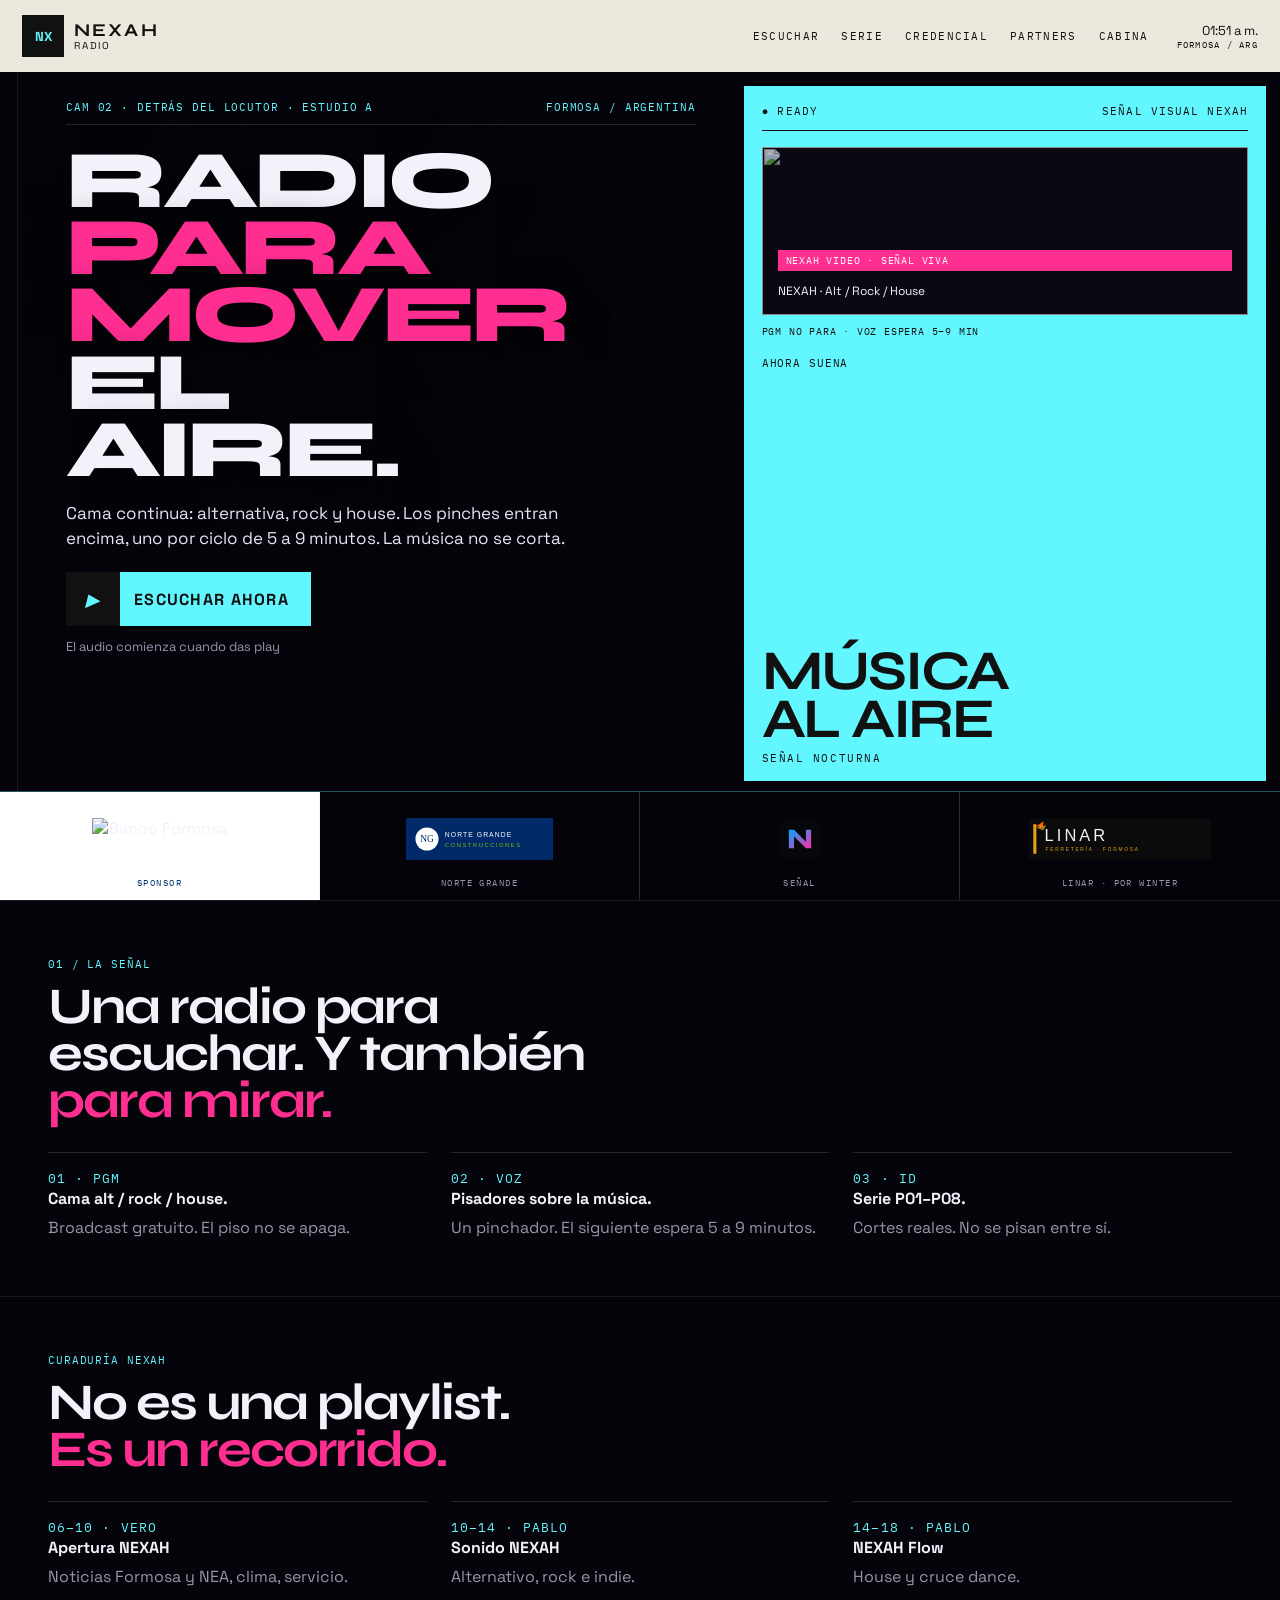
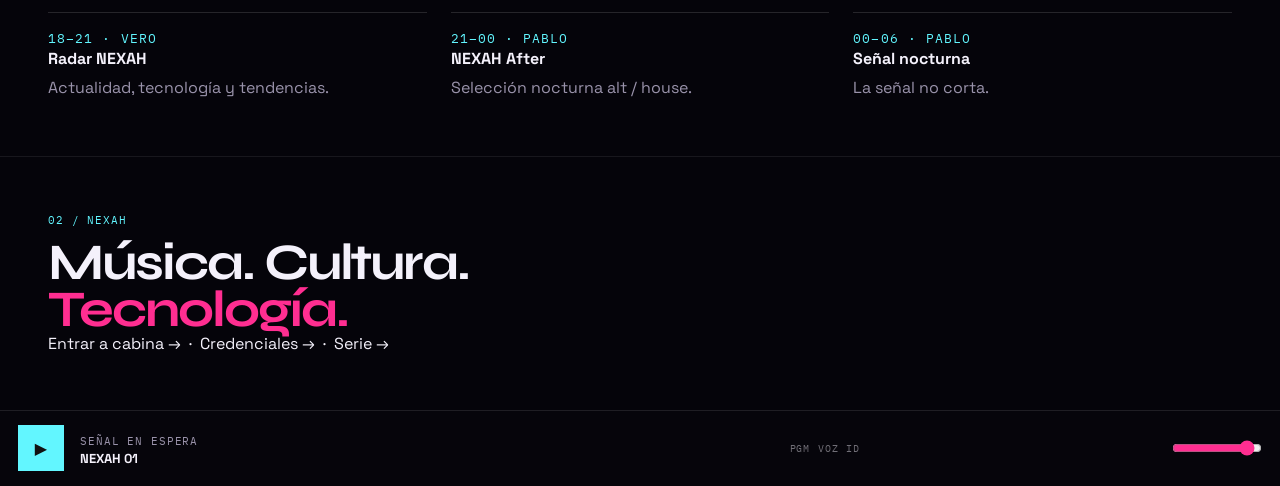
==== index.html @ afe72a67 "Move partner ad rail to the bottom of the first screen, under hero + cyan." ====
<!DOCTYPE html>
<html lang="es-AR">
<head>
  <meta charset="utf-8" />
  <meta name="viewport" content="width=device-width, initial-scale=1" />
  <title>NEXAH RADIO · Música, cultura y tecnología</title>
  <link rel="preconnect" href="https://fonts.googleapis.com" />
  <link rel="preconnect" href="https://fonts.gstatic.com" crossorigin />
  <link href="https://fonts.googleapis.com/css2?family=Syne:wght@600;700;800&family=Space+Grotesk:wght@400;500;600;700&family=IBM+Plex+Mono:wght@400;500&display=swap" rel="stylesheet" />
  <link rel="stylesheet" href="css/site.css" />
</head>
<body>
  <audio id="stream" preload="none" crossorigin="anonymous"></audio>
  <div class="livebed" aria-hidden="true">
    <video id="bgStudio" autoplay muted loop playsinline poster="media/studio/poster-estudio.jpg">
      <source src="https://assets.mixkit.co/videos/52189/52189-720.mp4" type="video/mp4" />
    </video>
    <div class="livewash"></div>
  </div>
  <header class="top">
    <a class="brand" href="index.html"><span class="nx">NX</span><span><b>NEXAH</b><small>RADIO</small></span></a>
    <nav class="mono">
      <a href="#senal">Escuchar</a>
      <a href="serie.html">Serie</a>
      <a href="credencial.html">Credencial</a>
      <a href="#partners">Partners</a>
      <a href="cabina.html">Cabina</a>
    </nav>
    <div class="clockbox"><div id="clock">—</div><small class="mono">Formosa / Arg</small></div>
  </header>
  <div class="airframe" id="senal">
    <div class="shell">
      <div class="gutter"></div>
      <section class="hero">
        <div class="meta-row mono"><span>CAM 02 · Detrás del locutor · Estudio A</span><span>Formosa / Argentina</span></div>
        <h1>RADIO<br><span class="mag">PARA<br>MOVER</span><br>EL<br>AIRE.</h1>
        <p class="lead">Cama continua: alternativa, rock y house. Los pinches entran encima, uno por ciclo de 5 a 9 minutos. La música no se corta.</p>
        <button class="listen" data-play data-play-label type="button"><i>▶</i> ESCUCHAR AHORA</button>
        <p class="note">El audio comienza cuando das play</p>
      </section>
      <aside class="cyan">
        <div class="cyan-top mono"><span>● Ready</span><span>Señal visual Nexah</span></div>
        <hr />
        <div class="screen">
          <img id="nowArt" alt="" src="https://images.unsplash.com/photo-1511671782779-c97d3d27a1d4?auto=format&fit=crop&w=1200&q=80" />
          <span class="pill mono">Nexah Video · Señal viva</span>
          <p id="nowTrack">NEXAH · Alt / Rock / House</p>
        </div>
        <p class="mono" style="margin:10px 0 18px;font-size:10px">PGM no para · VOZ espera 5–9 min</p>
        <div class="mono" style="font-size:11px">Ahora suena</div>
        <h2>MÚSICA<br>AL AIRE</h2>
        <p class="sub mono" id="showName">Nexah · Night Session</p>
      </aside>
    </div>
    <aside class="adrail" id="partners">
      <a class="adslot plate" href="https://www.bancoformosa.com.ar/" target="_blank" rel="noopener">
        <img src="https://www.bancoformosa.com.ar/assets/images/layout/logo.svg" alt="Banco Formosa" />
        <small class="mono">Sponsor</small>
      </a>
      <a class="adslot" href="#partners">
        <img src="media/partners/norte-grande.svg" alt="Norte Grande Construcciones" />
        <small class="mono">Norte Grande</small>
      </a>
      <a class="adslot" href="index.html">
        <img src="media/partners/nexah.svg" alt="NEXAH" />
        <small class="mono">Señal</small>
      </a>
      <a class="adslot" href="#partners">
        <img src="media/partners/linar.svg" alt="Linar Ferretería" />
        <small class="mono">Linar · Por Winter</small>
      </a>
    </aside>
  </div>
  <section class="sec" id="visual">
    <p class="k mono">01 / La señal</p>
    <h3>Una radio para escuchar. Y también <em>para mirar.</em></h3>
    <div class="cols">
      <article><small class="mono">01 · PGM</small><h4>Cama alt / rock / house.</h4><p>Broadcast gratuito. El piso no se apaga.</p></article>
      <article><small class="mono">02 · VOZ</small><h4>Pisadores sobre la música.</h4><p>Un pinchador. El siguiente espera 5 a 9 minutos.</p></article>
      <article><small class="mono">03 · ID</small><h4>Serie P01–P08.</h4><p>Cortes reales. No se pisan entre sí.</p></article>
    </div>
  </section>
  <section class="sec"><p class="k mono">Curaduría NEXAH</p><h3>No es una playlist.<br><em>Es un recorrido.</em></h3><div class="cols" id="shows"></div></section>
  <section class="sec" id="nexah">
    <p class="k mono">02 / NEXAH</p>
    <h3>Música. Cultura. <em>Tecnología.</em></h3>
    <p><a href="cabina.html">Entrar a cabina →</a>  ·  <a href="credencial.html">Credenciales →</a>  ·  <a href="serie.html">Serie →</a></p>
  </section>
  <div class="dock">
    <button class="dplay" data-play data-play-label type="button">▶</button>
    <div>
      <em class="mono" id="airState">Señal en espera</em>
      <strong id="pTitle">NEXAH 01</strong>
      <span id="dropLine"></span>
    </div>
    <div class="layers mono" aria-hidden="true">
      <i data-layer="pgm">PGM</i>
      <i data-layer="voz">VOZ</i>
      <i data-layer="id">ID</i>
    </div>
    <canvas id="vu" width="280" height="26"></canvas>
    <input class="vol" id="vol" type="range" min="0" max="1" step="0.01" value="0.9" />
  </div>
  <script src="js/data.js"></script>
  <script src="js/pisadores.js"></script>
  <script src="js/pack/p01.js"></script>
  <script src="js/pack/p02.js"></script>
  <script src="js/pack/p03.js"></script>
  <script src="js/pack/p04.js"></script>
  <script src="js/pack/p05.js"></script>
  <script src="js/pack/p06.js"></script>
  <script src="js/pack/p07.js"></script>
  <script src="js/pack/p08.js"></script>
  <script src="js/engine.js"></script>
  <script src="js/aire.js"></script>
</body>
</html>
---- css/site.css ----
:root {
  --ink: #05040a;
  --abyss: #0b0812;
  --panel: #110d1b;
  --cream: #ece8de;
  --neon: #62f6ff;
  --mag: #ff2e91;
  --snow: #f4f1fb;
  --mut: #9a93ab;
  --line: #2a2436;
}
* { box-sizing: border-box; margin: 0; padding: 0; }
html, body {
  background: var(--ink);
  color: var(--snow);
  font-family: "Space Grotesk", system-ui, sans-serif;
}
body { min-height: 100vh; }
a { color: inherit; text-decoration: none; }
button, input { font: inherit; }
img { display: block; max-width: 100%; }
.mono { font-family: "IBM Plex Mono", ui-monospace, monospace; letter-spacing: .08em; text-transform: uppercase; }
.top {
  position: sticky; top: 0; z-index: 40;
  height: 72px; display: flex; align-items: center; gap: 28px;
  padding: 0 22px; background: var(--cream); color: #111;
}
.brand { display: flex; align-items: center; gap: 10px; }
.nx {
  width: 42px; height: 42px; background: #111; color: var(--neon);
  display: grid; place-items: center; font-weight: 800; font-size: 13px;
}
.brand b { display: block; font-family: "Syne", sans-serif; letter-spacing: .12em; font-size: 18px; line-height: 1; }
.brand small { display: block; font-size: 10px; letter-spacing: .18em; }
.top nav { margin-left: auto; display: flex; gap: 22px; font-size: 11px; letter-spacing: .12em; }
.top nav a:hover { color: #000; }
.clockbox { text-align: right; font-size: 13px; }
.clockbox small { display: block; font-size: 9px; letter-spacing: .14em; }
.airframe {
  display: grid;
  grid-template-rows: 1fr auto;
  min-height: calc(100vh - 72px);
}
.shell {
  display: grid;
  grid-template-columns: 18px 1.15fr .85fr;
  min-height: 0;
}
.gutter { border-right: 1px solid #ffffff14; }
.hero { padding: 28px 48px 20px; }
.meta-row {
  display: flex; justify-content: space-between;
  color: var(--neon); font-size: 11px; padding-bottom: 10px;
  border-bottom: 1px solid #ffffff22; margin-bottom: 22px;
}
h1 {
  font-family: "Syne", sans-serif;
  font-size: clamp(44px, 6.4vw, 96px);
  line-height: .82; letter-spacing: -.05em; font-weight: 800;
}
h1 .mag { color: var(--mag); }
.lead { max-width: 46ch; color: #cfc8dc; font-size: 17px; line-height: 1.45; margin: 18px 0 22px; }
.listen {
  display: inline-flex; align-items: center; gap: 14px;
  background: var(--neon); color: #111; border: 0; cursor: pointer;
  padding: 0 22px 0 0; font-weight: 700; letter-spacing: .08em;
}
.listen i {
  width: 54px; height: 54px; background: #111; color: var(--neon);
  display: grid; place-items: center; font-size: 18px;
}
.note { margin-top: 12px; color: var(--mut); font-size: 13px; }
.cyan {
  background: var(--neon); color: #111; padding: 18px 18px 16px; margin: 14px 14px 10px 0;
  display: flex; flex-direction: column; min-height: 0;
}
.cyan-top { display: flex; justify-content: space-between; font-size: 11px; letter-spacing: .1em; }
.cyan hr { border: 0; border-top: 1px solid #111; margin: 12px 0 16px; }
.screen {
  background: #0b0812; color: var(--snow); min-height: 168px;
  display: flex; flex-direction: column; justify-content: flex-end;
  padding: 16px; position: relative; overflow: hidden;
}
.screen img { position: absolute; inset: 0; width: 100%; height: 100%; object-fit: cover; opacity: .7; }
.pill { position: relative; z-index: 1; display: inline-block; background: var(--mag); color: #fff; font-size: 10px; padding: 4px 8px; }
.screen p { position: relative; z-index: 1; margin-top: 12px; font-size: 12px; }
.cyan h2 {
  font-family: "Syne", sans-serif; font-size: clamp(32px, 4.4vw, 56px);
  line-height: .86; letter-spacing: -.04em; margin-top: auto;
}
.cyan .sub { font-size: 11px; letter-spacing: .14em; margin: 8px 0 0; }
.adrail {
  display: grid;
  grid-template-columns: repeat(4, 1fr);
  min-height: 108px;
  border-top: 1px solid #62f6ff55;
  background: #05040ae6;
  backdrop-filter: blur(10px);
}
.adslot {
  display: grid;
  grid-template-rows: 1fr auto;
  align-items: center;
  justify-items: center;
  gap: 6px;
  padding: 14px 16px 12px;
  border-right: 1px solid #62f6ff33;
  min-height: 108px;
}
.adslot:last-child { border-right: 0; }
.adslot img { height: 42px; width: auto; max-width: 86%; object-fit: contain; }
.adslot small { color: #9a93ab; font-size: 9px; letter-spacing: .16em; }
.adslot.plate { background: #fff; }
.adslot.plate small { color: #003a70; }
.sec { padding: 56px 48px; border-top: 1px solid #ffffff14; }
.k { color: var(--neon); font-size: 11px; margin-bottom: 12px; }
.sec h3 { font-family: "Syne", sans-serif; font-size: clamp(28px, 4vw, 52px); line-height: .92; letter-spacing: -.04em; max-width: 16ch; }
.sec h3 em { color: var(--mag); font-style: normal; }
.cols { display: grid; grid-template-columns: repeat(3, 1fr); gap: 24px; margin-top: 28px; }
.cols article { border-top: 1px solid #ffffff22; padding-top: 14px; }
.cols small { color: var(--neon); }
.cols p { color: var(--mut); margin-top: 8px; line-height: 1.4; }
.banco { background: #003A70; }
.banco h3 { color:#fff; }
.banco .lead { color:#d7e4f2; }
.banco a { color:#7AC143; }
.partners {
  display: grid;
  grid-template-columns: repeat(4, 1fr);
  gap: 14px;
  margin-top: 28px;
}
.partner {
  background: #fff;
  min-height: 132px;
  padding: 16px 14px 12px;
  display: flex;
  flex-direction: column;
  justify-content: space-between;
  color: #111;
}
.partner.dark { background: #0b0812; color: #f4f1fb; }
.partner img { height: 52px; width: auto; max-width: 100%; object-fit: contain; }
.partner small { font-size: 10px; letter-spacing: .12em; color: inherit; opacity: .7; }
.dock {
  position: sticky; bottom: 0; z-index: 50;
  height: 76px; display: grid; grid-template-columns: auto 1fr auto auto auto;
  align-items: center; gap: 16px; padding: 0 18px;
  background: #07060cdb; border-top: 1px solid #ffffff1a; backdrop-filter: blur(12px);
}
.dplay {
  width: 46px; height: 46px; border: 0; background: var(--neon); color: #111; cursor: pointer; font-size: 16px;
}
.dock strong { display: block; font-size: 13px; }
.dock em { color: var(--mut); font-style: normal; font-size: 11px; }
#vu { width: 280px; height: 26px; }
.vol { width: 90px; accent-color: var(--mag); }
#dropLine { color: var(--neon); font-size: 11px; }
.layers { display: flex; gap: 8px; font-size: 10px; }
.layers i { font-style: normal; opacity: .45; }
@media (max-width: 980px) {
  .airframe { min-height: auto; }
  .shell, .studio, .cols, .partners, .adrail { grid-template-columns: 1fr 1fr; }
  .gutter { display: none; }
  .hero, .sec { padding: 28px 18px; }
  .cyan { margin: 0; min-height: auto; }
  .top nav { display: none; }
  h1 { font-size: 58px; }
  #vu { width: 90px; }
  .adslot { border-bottom: 1px solid #62f6ff33; }
}
.room { min-height: calc(100vh - 148px); display: grid; grid-template-rows: minmax(280px, 46vh) 1fr; }
.glass { position: relative; overflow: hidden; border-bottom: 1px solid #ffffff1a; background: #000; }
.glass video { width: 100%; height: 100%; object-fit: cover; filter: saturate(.95) contrast(1.06); }
.glass:after {
  content: ""; position: absolute; inset: 0; pointer-events: none;
  background:
    linear-gradient(180deg, #05040a55 0%, transparent 24%, transparent 62%, #05040acc 100%),
    linear-gradient(90deg, #05040a66 0%, transparent 18%, transparent 82%, #05040a66 100%);
  box-shadow: inset 0 0 0 1px #ffffff14, inset 0 0 80px #0008;
}
.glass-frame { position: absolute; inset: 14px; border: 1px solid #ffffff22; pointer-events: none; z-index: 2; }
.stamp { position: absolute; top: 24px; left: 28px; z-index: 3; display: flex; align-items: center; gap: 10px; }
.stamp b { background: #ff2e91; color: #fff; font-size: 11px; letter-spacing: .16em; padding: 6px 10px; }
.stamp span { font-size: 11px; color: #f4f1fb; }
.glass-meta { position: absolute; right: 28px; bottom: 22px; z-index: 3; text-align: right; font-size: 11px; color: #f4f1fb; }
.console { display: grid; grid-template-columns: 280px 1fr 300px; background: #09080f; }
.ch { padding: 16px 16px 80px; border-right: 1px solid #ffffff12; overflow: auto; }
.strip { display: grid; grid-template-columns: 10px 1fr auto; gap: 10px; align-items: center; padding: 10px 0; border-bottom: 1px solid #ffffff10; }
.led { width: 8px; height: 8px; border-radius: 50%; background: #3a3548; }
.strip.on .led { background: #62f6ff; box-shadow: 0 0 8px #62f6ff; }
.strip.hot .led { background: #ff2e91; box-shadow: 0 0 8px #ff2e91; }
.strip small { color: var(--neon); }
.strip p { color: var(--mut); font-size: 12px; }
.fader { width: 4px; height: 36px; background: #1c1826; position: relative; }
.fader i { position: absolute; left: -4px; width: 12px; height: 8px; background: #f4f1fb; bottom: 40%; }
.master { padding: 22px 24px 90px; }
.master h1 { font-family: "Syne", sans-serif; font-size: 56px; line-height: .85; }
.vu-row { display: flex; gap: 6px; height: 64px; margin: 18px 0; align-items: flex-end; }
.bar { width: 8px; background: #1a1624; display: flex; align-items: flex-end; height: 100%; }
.bar b { display: block; width: 100%; background: linear-gradient(#ff2e91, #62f6ff); }
.ops { display: flex; gap: 8px; flex-wrap: wrap; margin: 16px 0; }
.side { padding: 16px 16px 90px; border-left: 1px solid #ffffff12; overflow: auto; }
.livebed { position: fixed; inset: 0; z-index: 0; overflow: hidden; pointer-events: none; }
.livebed video {
  width: 100%; height: 100%; object-fit: cover;
  object-position: 28% 40%;
  filter: saturate(.95) contrast(1.08) brightness(.88);
  transform: scale(1.06);
}
.livewash {
  position: absolute; inset: 0;
  background:
    linear-gradient(90deg, #05040adc 0%, #05040a88 26%, #05040a22 52%, #05040a66 100%),
    linear-gradient(180deg, #05040a55 0%, transparent 28%, #05040ab8 100%);
}
.top, .airframe, .sec, .dock { position: relative; z-index: 2; }
.shell { background: transparent; }
.hero h1 { text-shadow: 0 10px 40px #000a; }
.lead { color: #e8e2f4; }
.banco-brand { display: inline-flex; align-items: center; margin: 12px 0 18px; background: #fff; padding: 16px 20px; }
.banco-brand img { height: 52px; width: auto; }
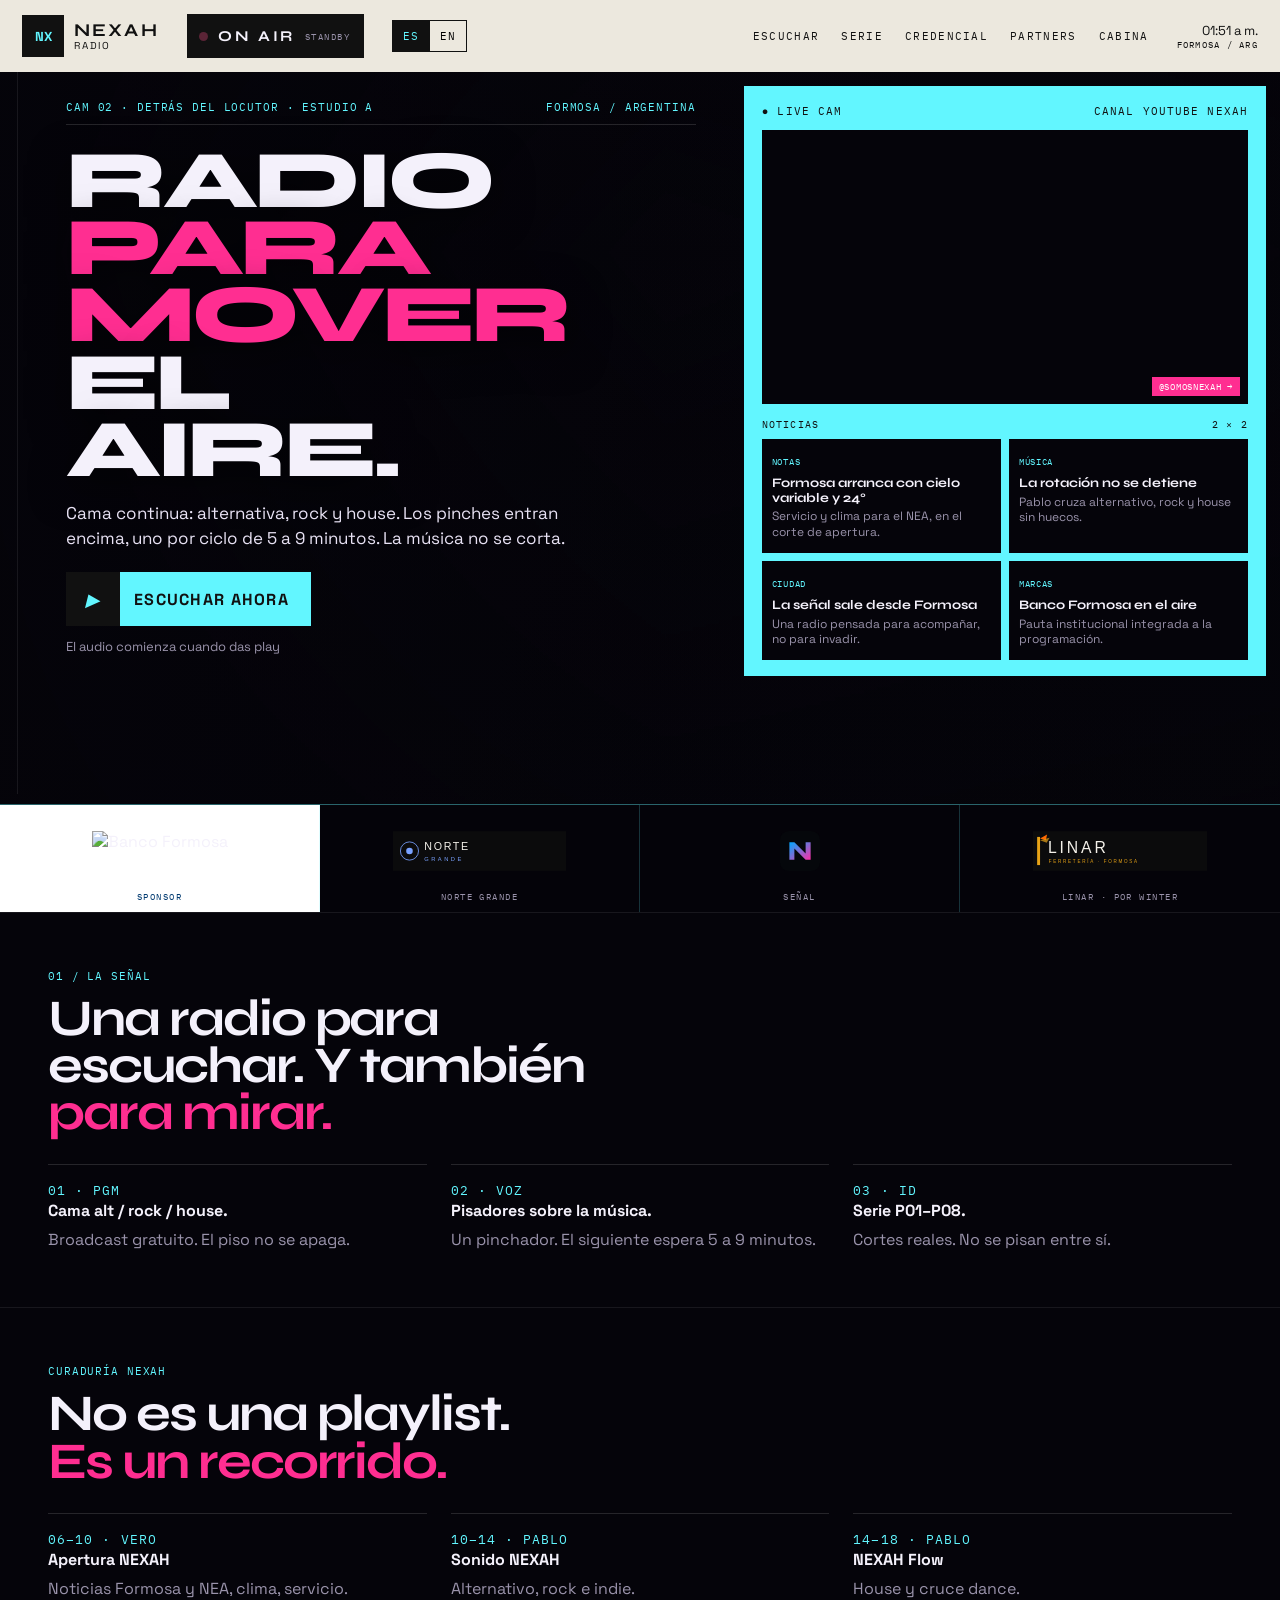
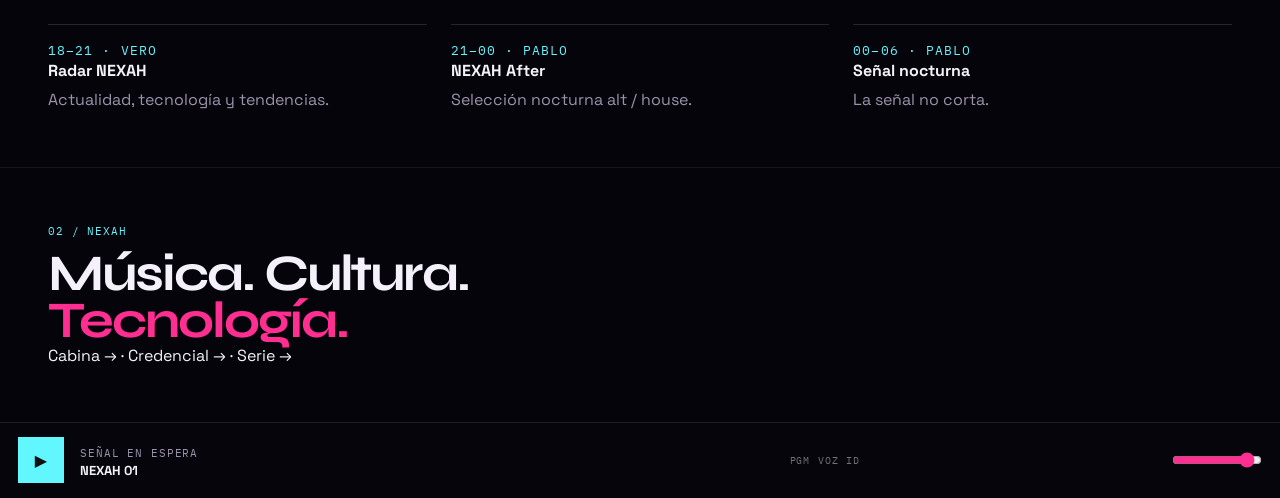
==== commit 342a76f9: "Wire header ON AIR + YouTube column into the public air page." ====
--- a/index.html
+++ b/index.html
@@ -8,6 +8,7 @@
   <link rel="preconnect" href="https://fonts.gstatic.com" crossorigin />
   <link href="https://fonts.googleapis.com/css2?family=Syne:wght@600;700;800&family=Space+Grotesk:wght@400;500;600;700&family=IBM+Plex+Mono:wght@400;500&display=swap" rel="stylesheet" />
   <link rel="stylesheet" href="css/site.css" />
+  <link rel="stylesheet" href="css/air.css" />
 </head>
 <body>
   <audio id="stream" preload="none" crossorigin="anonymous"></audio>
@@ -19,12 +20,21 @@
   </div>
   <header class="top">
     <a class="brand" href="index.html"><span class="nx">NX</span><span><b>NEXAH</b><small>RADIO</small></span></a>
+    <div class="onair" id="onair" aria-live="polite">
+      <i></i>
+      <b>ON AIR</b>
+      <em class="mono" id="onairState">STANDBY</em>
+    </div>
+    <div class="lang" role="group" aria-label="Idioma">
+      <button type="button" data-lang="es" class="on">ES</button>
+      <button type="button" data-lang="en">EN</button>
+    </div>
     <nav class="mono">
-      <a href="#senal">Escuchar</a>
-      <a href="serie.html">Serie</a>
-      <a href="credencial.html">Credencial</a>
-      <a href="#partners">Partners</a>
-      <a href="cabina.html">Cabina</a>
+      <a href="#senal" data-i18n="nav.listen">Escuchar</a>
+      <a href="serie.html" data-i18n="nav.serie">Serie</a>
+      <a href="credencial.html" data-i18n="nav.pass">Credencial</a>
+      <a href="#partners" data-i18n="nav.partners">Partners</a>
+      <a href="cabina.html" data-i18n="nav.booth">Cabina</a>
     </nav>
     <div class="clockbox"><div id="clock">—</div><small class="mono">Formosa / Arg</small></div>
   </header>
@@ -32,24 +42,19 @@
     <div class="shell">
       <div class="gutter"></div>
       <section class="hero">
-        <div class="meta-row mono"><span>CAM 02 · Detrás del locutor · Estudio A</span><span>Formosa / Argentina</span></div>
+        <div class="meta-row mono"><span data-i18n="meta.cam">CAM 02 · Detrás del locutor · Estudio A</span><span>Formosa / Argentina</span></div>
         <h1>RADIO<br><span class="mag">PARA<br>MOVER</span><br>EL<br>AIRE.</h1>
-        <p class="lead">Cama continua: alternativa, rock y house. Los pinches entran encima, uno por ciclo de 5 a 9 minutos. La música no se corta.</p>
-        <button class="listen" data-play data-play-label type="button"><i>▶</i> ESCUCHAR AHORA</button>
-        <p class="note">El audio comienza cuando das play</p>
+        <p class="lead" data-i18n="hero.lead">Cama continua: alternativa, rock y house. Los pinches entran encima, uno por ciclo de 5 a 9 minutos. La música no se corta.</p>
+        <button class="listen" data-play data-play-label type="button"><i>▶</i> <span data-i18n="hero.play">ESCUCHAR AHORA</span></button>
+        <p class="note" data-i18n="hero.note">El audio comienza cuando das play</p>
       </section>
       <aside class="cyan">
-        <div class="cyan-top mono"><span>● Ready</span><span>Señal visual Nexah</span></div>
-        <hr />
-        <div class="screen">
-          <img id="nowArt" alt="" src="https://images.unsplash.com/photo-1511671782779-c97d3d27a1d4?auto=format&fit=crop&w=1200&q=80" />
-          <span class="pill mono">Nexah Video · Señal viva</span>
-          <p id="nowTrack">NEXAH · Alt / Rock / House</p>
+        <div class="cyan-top mono"><span>● LIVE CAM</span><span data-i18n="yt.kicker">Canal YouTube NEXAH</span></div>
+        <div class="yt-monitor" id="ytBox"></div>
+        <div class="wire">
+          <div class="wire-head mono"><span data-i18n="news.kicker">Noticias</span><span>2 × 2</span></div>
+          <div class="wiregrid" id="wire"></div>
         </div>
-        <p class="mono" style="margin:10px 0 18px;font-size:10px">PGM no para · VOZ espera 5–9 min</p>
-        <div class="mono" style="font-size:11px">Ahora suena</div>
-        <h2>MÚSICA<br>AL AIRE</h2>
-        <p class="sub mono" id="showName">Nexah · Night Session</p>
       </aside>
     </div>
     <aside class="adrail" id="partners">
@@ -72,19 +77,19 @@
     </aside>
   </div>
   <section class="sec" id="visual">
-    <p class="k mono">01 / La señal</p>
-    <h3>Una radio para escuchar. Y también <em>para mirar.</em></h3>
+    <p class="k mono">01 / <span data-i18n="s1.k">La señal</span></p>
+    <h3 data-i18n-html="s1.h">Una radio para escuchar. Y también <em>para mirar.</em></h3>
     <div class="cols">
-      <article><small class="mono">01 · PGM</small><h4>Cama alt / rock / house.</h4><p>Broadcast gratuito. El piso no se apaga.</p></article>
-      <article><small class="mono">02 · VOZ</small><h4>Pisadores sobre la música.</h4><p>Un pinchador. El siguiente espera 5 a 9 minutos.</p></article>
-      <article><small class="mono">03 · ID</small><h4>Serie P01–P08.</h4><p>Cortes reales. No se pisan entre sí.</p></article>
+      <article><small class="mono">01 · PGM</small><h4 data-i18n="s1.a">Cama alt / rock / house.</h4><p data-i18n="s1.ap">Broadcast gratuito. El piso no se apaga.</p></article>
+      <article><small class="mono">02 · VOZ</small><h4 data-i18n="s1.b">Pisadores sobre la música.</h4><p data-i18n="s1.bp">Un pinchador. El siguiente espera 5 a 9 minutos.</p></article>
+      <article><small class="mono">03 · ID</small><h4 data-i18n="s1.c">Serie P01–P08.</h4><p data-i18n="s1.cp">Cortes reales. No se pisan entre sí.</p></article>
     </div>
   </section>
-  <section class="sec"><p class="k mono">Curaduría NEXAH</p><h3>No es una playlist.<br><em>Es un recorrido.</em></h3><div class="cols" id="shows"></div></section>
+  <section class="sec"><p class="k mono" data-i18n="cur.k">Curaduría NEXAH</p><h3 data-i18n-html="cur.h">No es una playlist.<br><em>Es un recorrido.</em></h3><div class="cols" id="shows"></div></section>
   <section class="sec" id="nexah">
     <p class="k mono">02 / NEXAH</p>
-    <h3>Música. Cultura. <em>Tecnología.</em></h3>
-    <p><a href="cabina.html">Entrar a cabina →</a>  ·  <a href="credencial.html">Credenciales →</a>  ·  <a href="serie.html">Serie →</a></p>
+    <h3 data-i18n-html="s2.h">Música. Cultura. <em>Tecnología.</em></h3>
+    <p><a href="cabina.html">Cabina →</a> · <a href="credencial.html">Credencial →</a> · <a href="serie.html">Serie →</a></p>
   </section>
   <div class="dock">
     <button class="dplay" data-play data-play-label type="button">▶</button>
@@ -102,6 +107,7 @@
     <input class="vol" id="vol" type="range" min="0" max="1" step="0.01" value="0.9" />
   </div>
   <script src="js/data.js"></script>
+  <script src="js/i18n.js"></script>
   <script src="js/pisadores.js"></script>
   <script src="js/pack/p01.js"></script>
   <script src="js/pack/p02.js"></script>
--- a/css/site.css
+++ b/css/site.css
@@ -37,14 +37,16 @@
 .clockbox { text-align: right; font-size: 13px; }
 .clockbox small { display: block; font-size: 9px; letter-spacing: .14em; }
 .airframe {
+  position: relative;
   display: grid;
   grid-template-rows: 1fr auto;
-  min-height: calc(100vh - 72px);
+  min-height: calc(100vh - 148px);
 }
 .shell {
   display: grid;
   grid-template-columns: 18px 1.15fr .85fr;
   min-height: 0;
+  padding-bottom: 118px;
 }
 .gutter { border-right: 1px solid #ffffff14; }
 .hero { padding: 28px 48px 20px; }
@@ -71,7 +73,7 @@
 }
 .note { margin-top: 12px; color: var(--mut); font-size: 13px; }
 .cyan {
-  background: var(--neon); color: #111; padding: 18px 18px 16px; margin: 14px 14px 10px 0;
+  background: var(--neon); color: #111; padding: 18px 18px 16px; margin: 14px 14px 118px 0;
   display: flex; flex-direction: column; min-height: 0;
 }
 .cyan-top { display: flex; justify-content: space-between; font-size: 11px; letter-spacing: .1em; }
@@ -90,12 +92,15 @@
 }
 .cyan .sub { font-size: 11px; letter-spacing: .14em; margin: 8px 0 0; }
 .adrail {
+  position: absolute;
+  left: 0; right: 0; bottom: 0;
+  z-index: 8;
   display: grid;
-  grid-template-columns: repeat(4, 1fr);
-  min-height: 108px;
-  border-top: 1px solid #62f6ff55;
-  background: #05040ae6;
-  backdrop-filter: blur(10px);
+  grid-template-columns: repeat(4, minmax(0, 1fr));
+  height: 108px;
+  border-top: 1px solid #62f6ff66;
+  background: #05040af2;
+  backdrop-filter: blur(12px);
 }
 .adslot {
   display: grid;
@@ -103,12 +108,11 @@
   align-items: center;
   justify-items: center;
   gap: 6px;
-  padding: 14px 16px 12px;
+  padding: 12px 16px 10px;
   border-right: 1px solid #62f6ff33;
-  min-height: 108px;
 }
 .adslot:last-child { border-right: 0; }
-.adslot img { height: 42px; width: auto; max-width: 86%; object-fit: contain; }
+.adslot img { height: 40px; width: auto; max-width: 86%; object-fit: contain; }
 .adslot small { color: #9a93ab; font-size: 9px; letter-spacing: .16em; }
 .adslot.plate { background: #fff; }
 .adslot.plate small { color: #003a70; }
@@ -120,28 +124,6 @@
 .cols article { border-top: 1px solid #ffffff22; padding-top: 14px; }
 .cols small { color: var(--neon); }
 .cols p { color: var(--mut); margin-top: 8px; line-height: 1.4; }
-.banco { background: #003A70; }
-.banco h3 { color:#fff; }
-.banco .lead { color:#d7e4f2; }
-.banco a { color:#7AC143; }
-.partners {
-  display: grid;
-  grid-template-columns: repeat(4, 1fr);
-  gap: 14px;
-  margin-top: 28px;
-}
-.partner {
-  background: #fff;
-  min-height: 132px;
-  padding: 16px 14px 12px;
-  display: flex;
-  flex-direction: column;
-  justify-content: space-between;
-  color: #111;
-}
-.partner.dark { background: #0b0812; color: #f4f1fb; }
-.partner img { height: 52px; width: auto; max-width: 100%; object-fit: contain; }
-.partner small { font-size: 10px; letter-spacing: .12em; color: inherit; opacity: .7; }
 .dock {
   position: sticky; bottom: 0; z-index: 50;
   height: 76px; display: grid; grid-template-columns: auto 1fr auto auto auto;
@@ -158,49 +140,18 @@
 #dropLine { color: var(--neon); font-size: 11px; }
 .layers { display: flex; gap: 8px; font-size: 10px; }
 .layers i { font-style: normal; opacity: .45; }
-@media (max-width: 980px) {
-  .airframe { min-height: auto; }
-  .shell, .studio, .cols, .partners, .adrail { grid-template-columns: 1fr 1fr; }
+@media (max-width: 720px) {
+  .shell { grid-template-columns: 1fr; padding-bottom: 0; }
   .gutter { display: none; }
   .hero, .sec { padding: 28px 18px; }
-  .cyan { margin: 0; min-height: auto; }
+  .cyan { margin: 0 0 12px; }
   .top nav { display: none; }
   h1 { font-size: 58px; }
   #vu { width: 90px; }
-  .adslot { border-bottom: 1px solid #62f6ff33; }
+  .adrail { position: relative; height: auto; grid-template-columns: 1fr 1fr; }
+  .adslot { min-height: 88px; border-bottom: 1px solid #62f6ff33; }
+  .airframe { min-height: auto; }
 }
-.room { min-height: calc(100vh - 148px); display: grid; grid-template-rows: minmax(280px, 46vh) 1fr; }
-.glass { position: relative; overflow: hidden; border-bottom: 1px solid #ffffff1a; background: #000; }
-.glass video { width: 100%; height: 100%; object-fit: cover; filter: saturate(.95) contrast(1.06); }
-.glass:after {
-  content: ""; position: absolute; inset: 0; pointer-events: none;
-  background:
-    linear-gradient(180deg, #05040a55 0%, transparent 24%, transparent 62%, #05040acc 100%),
-    linear-gradient(90deg, #05040a66 0%, transparent 18%, transparent 82%, #05040a66 100%);
-  box-shadow: inset 0 0 0 1px #ffffff14, inset 0 0 80px #0008;
-}
-.glass-frame { position: absolute; inset: 14px; border: 1px solid #ffffff22; pointer-events: none; z-index: 2; }
-.stamp { position: absolute; top: 24px; left: 28px; z-index: 3; display: flex; align-items: center; gap: 10px; }
-.stamp b { background: #ff2e91; color: #fff; font-size: 11px; letter-spacing: .16em; padding: 6px 10px; }
-.stamp span { font-size: 11px; color: #f4f1fb; }
-.glass-meta { position: absolute; right: 28px; bottom: 22px; z-index: 3; text-align: right; font-size: 11px; color: #f4f1fb; }
-.console { display: grid; grid-template-columns: 280px 1fr 300px; background: #09080f; }
-.ch { padding: 16px 16px 80px; border-right: 1px solid #ffffff12; overflow: auto; }
-.strip { display: grid; grid-template-columns: 10px 1fr auto; gap: 10px; align-items: center; padding: 10px 0; border-bottom: 1px solid #ffffff10; }
-.led { width: 8px; height: 8px; border-radius: 50%; background: #3a3548; }
-.strip.on .led { background: #62f6ff; box-shadow: 0 0 8px #62f6ff; }
-.strip.hot .led { background: #ff2e91; box-shadow: 0 0 8px #ff2e91; }
-.strip small { color: var(--neon); }
-.strip p { color: var(--mut); font-size: 12px; }
-.fader { width: 4px; height: 36px; background: #1c1826; position: relative; }
-.fader i { position: absolute; left: -4px; width: 12px; height: 8px; background: #f4f1fb; bottom: 40%; }
-.master { padding: 22px 24px 90px; }
-.master h1 { font-family: "Syne", sans-serif; font-size: 56px; line-height: .85; }
-.vu-row { display: flex; gap: 6px; height: 64px; margin: 18px 0; align-items: flex-end; }
-.bar { width: 8px; background: #1a1624; display: flex; align-items: flex-end; height: 100%; }
-.bar b { display: block; width: 100%; background: linear-gradient(#ff2e91, #62f6ff); }
-.ops { display: flex; gap: 8px; flex-wrap: wrap; margin: 16px 0; }
-.side { padding: 16px 16px 90px; border-left: 1px solid #ffffff12; overflow: auto; }
 .livebed { position: fixed; inset: 0; z-index: 0; overflow: hidden; pointer-events: none; }
 .livebed video {
   width: 100%; height: 100%; object-fit: cover;
@@ -218,5 +169,3 @@
 .shell { background: transparent; }
 .hero h1 { text-shadow: 0 10px 40px #000a; }
 .lead { color: #e8e2f4; }
-.banco-brand { display: inline-flex; align-items: center; margin: 12px 0 18px; background: #fff; padding: 16px 20px; }
-.banco-brand img { height: 52px; width: auto; }
--- a/css/air.css
+++ b/css/air.css
@@ -0,0 +1,72 @@
+.onair {
+  display: flex;
+  align-items: center;
+  gap: 10px;
+  height: 44px;
+  padding: 0 14px 0 12px;
+  background: #111;
+  color: #f4f1fb;
+  position: relative;
+  overflow: hidden;
+}
+.onair i {
+  width: 9px; height: 9px; border-radius: 50%;
+  background: #5a2436;
+}
+.onair b {
+  font-family: "Syne", sans-serif;
+  letter-spacing: .18em;
+  font-size: 15px;
+}
+.onair em {
+  font-style: normal;
+  font-size: 9px;
+  letter-spacing: .16em;
+  color: #9a93ab;
+}
+.onair:after {
+  content: "";
+  position: absolute;
+  inset: 0 auto 0 0;
+  width: 40%;
+  background: linear-gradient(90deg, transparent, #ffffff18, transparent);
+  transform: translateX(-120%);
+  animation: sweep 3.2s linear infinite;
+}
+@keyframes sweep { to { transform: translateX(320%); } }
+body.is-live .onair {
+  background: #16040c;
+  box-shadow: inset 0 0 0 1px #ff2e91aa, 0 0 24px #ff2e9140;
+}
+body.is-live .onair i {
+  background: #ff2e91;
+  animation: blink 1s steps(2) infinite;
+  box-shadow: 0 0 12px #ff2e91;
+}
+body.is-live .onair em { color: #ff2e91; }
+@keyframes blink { 50% { opacity: .35; } }
+.lang { display: flex; border: 1px solid #111; }
+.lang button {
+  background: transparent; border: 0; padding: 8px 10px; cursor: pointer;
+  font-family: "IBM Plex Mono", monospace; font-size: 11px; letter-spacing: .12em;
+}
+.lang button.on { background: #111; color: #62f6ff; }
+.yt-monitor {
+  position: relative; background: #05040a; aspect-ratio: 16 / 9;
+  margin: 12px 0 14px; overflow: hidden;
+}
+.yt-monitor iframe { position: absolute; inset: 0; width: 100%; height: 100%; border: 0; }
+.yt-link {
+  position: absolute; right: 8px; bottom: 8px; z-index: 2;
+  background: #ff2e91; color: #fff; font-size: 9px; padding: 4px 7px;
+}
+.wire-head { display: flex; justify-content: space-between; font-size: 10px; letter-spacing: .12em; margin-bottom: 8px; }
+.wiregrid { display: grid; grid-template-columns: 1fr 1fr; gap: 8px; }
+.wiregrid article { background: #05040a; color: #f4f1fb; padding: 10px 10px 12px; min-height: 92px; }
+.wiregrid small { color: #62f6ff; font-size: 9px; }
+.wiregrid h4 { font-family: "Syne", sans-serif; font-size: 13px; line-height: 1.15; margin: 6px 0 4px; }
+.wiregrid p { color: #9a93ab; font-size: 12px; line-height: 1.3; }
+@media (max-width: 720px) {
+  .onair em { display: none; }
+  .lang { margin-left: auto; }
+}
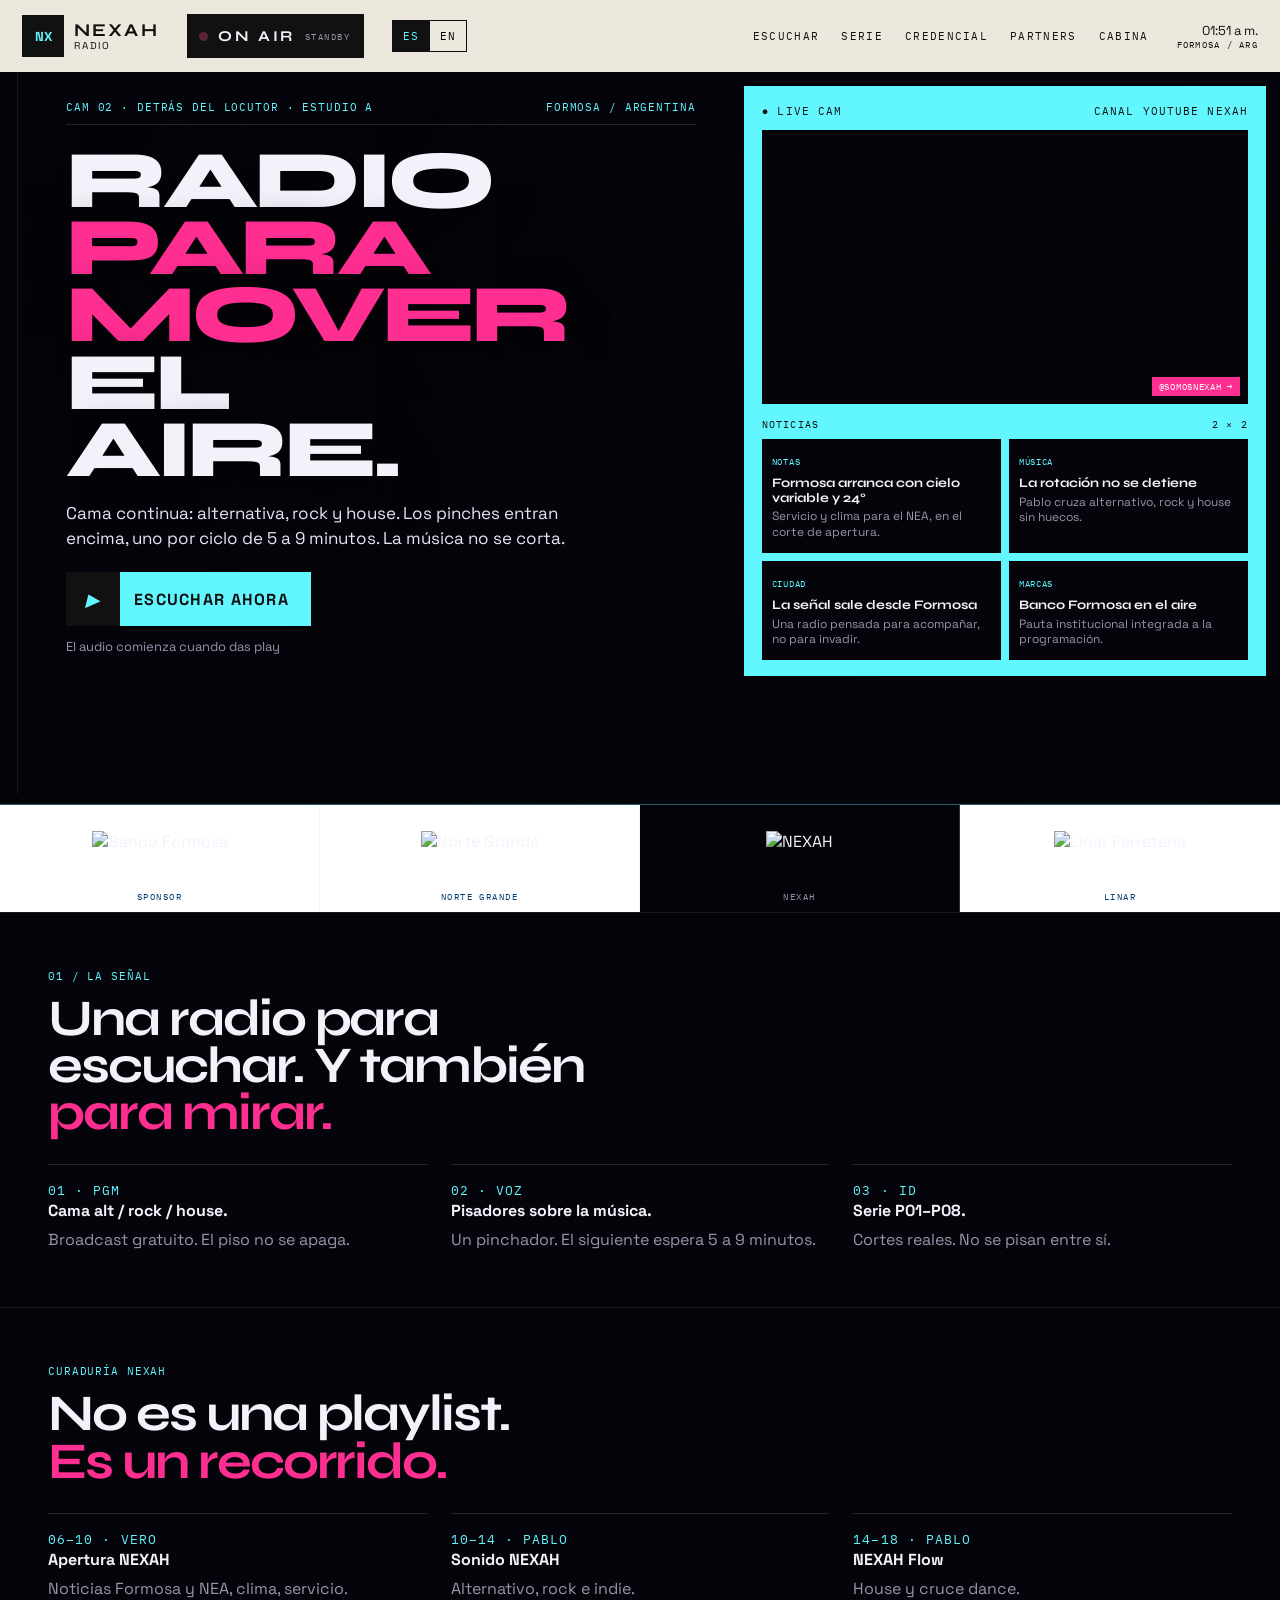
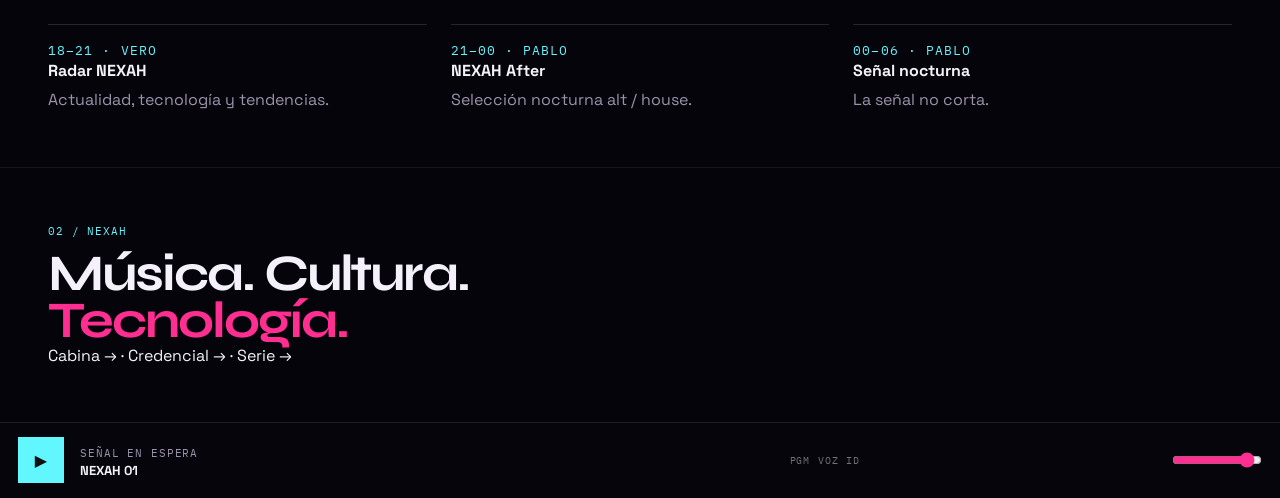
==== commit b1de577c: "Point partner slots to official marks; stop using invented lockups." ====
--- a/index.html
+++ b/index.html
@@ -62,17 +62,17 @@
         <img src="https://www.bancoformosa.com.ar/assets/images/layout/logo.svg" alt="Banco Formosa" />
         <small class="mono">Sponsor</small>
       </a>
-      <a class="adslot" href="#partners">
-        <img src="media/partners/norte-grande.svg" alt="Norte Grande Construcciones" />
+      <a class="adslot plate" href="#partners">
+        <img src="media/partners/norte-grande.png" alt="Norte Grande" />
         <small class="mono">Norte Grande</small>
       </a>
-      <a class="adslot" href="index.html">
-        <img src="media/partners/nexah.svg" alt="NEXAH" />
-        <small class="mono">Señal</small>
+      <a class="adslot" href="https://www.youtube.com/@somosnexah" target="_blank" rel="noopener">
+        <img src="https://yt3.googleusercontent.com/w_a7dzGN5xYbnWiWM8Hj_gJDx68Oix55kV4p_fQlZkuQ8kW8DRUyf0QO_R4zGV3UD0d8Aq65zw=s200-c-k-c0x00ffffff-no-rj" alt="NEXAH" />
+        <small class="mono">NEXAH</small>
       </a>
-      <a class="adslot" href="#partners">
-        <img src="media/partners/linar.svg" alt="Linar Ferretería" />
-        <small class="mono">Linar · Por Winter</small>
+      <a class="adslot plate" href="#partners">
+        <img src="media/partners/linar-original.png" alt="Linar Ferretería" />
+        <small class="mono">Linar</small>
       </a>
     </aside>
   </div>
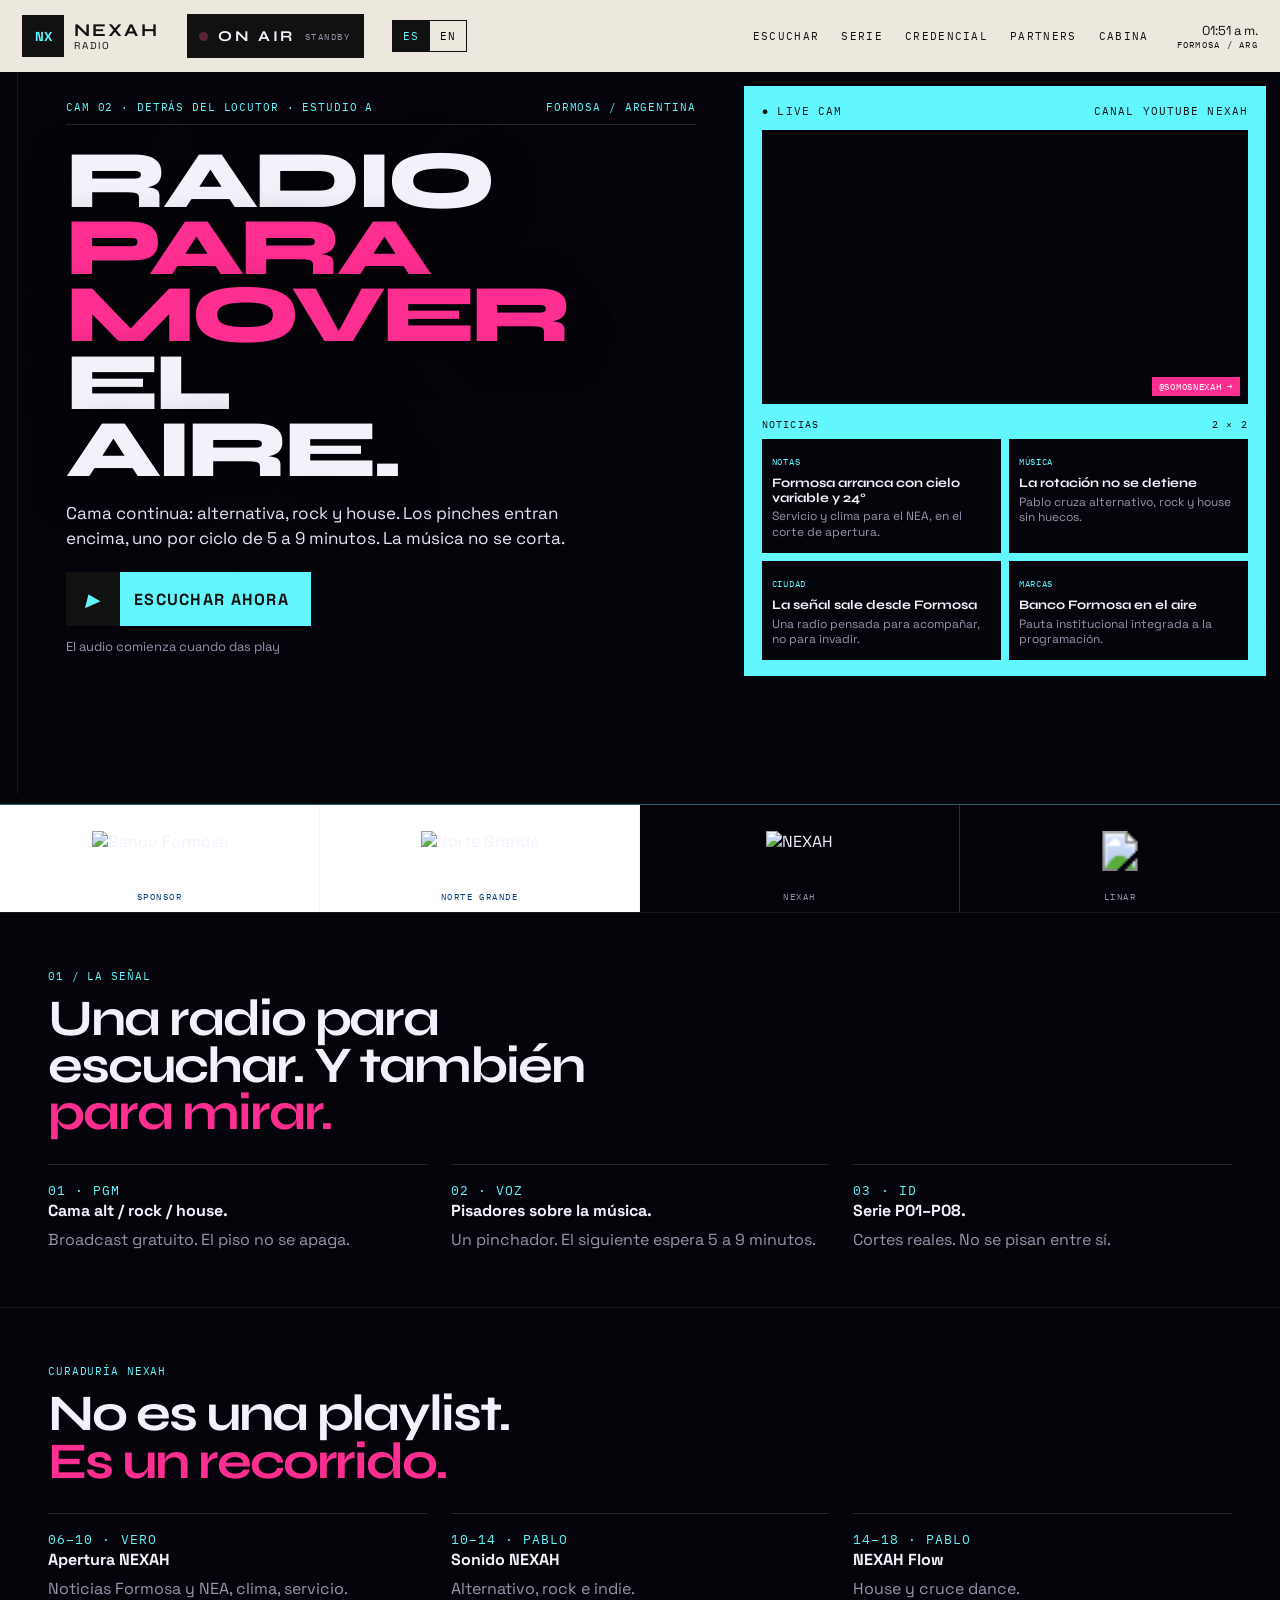
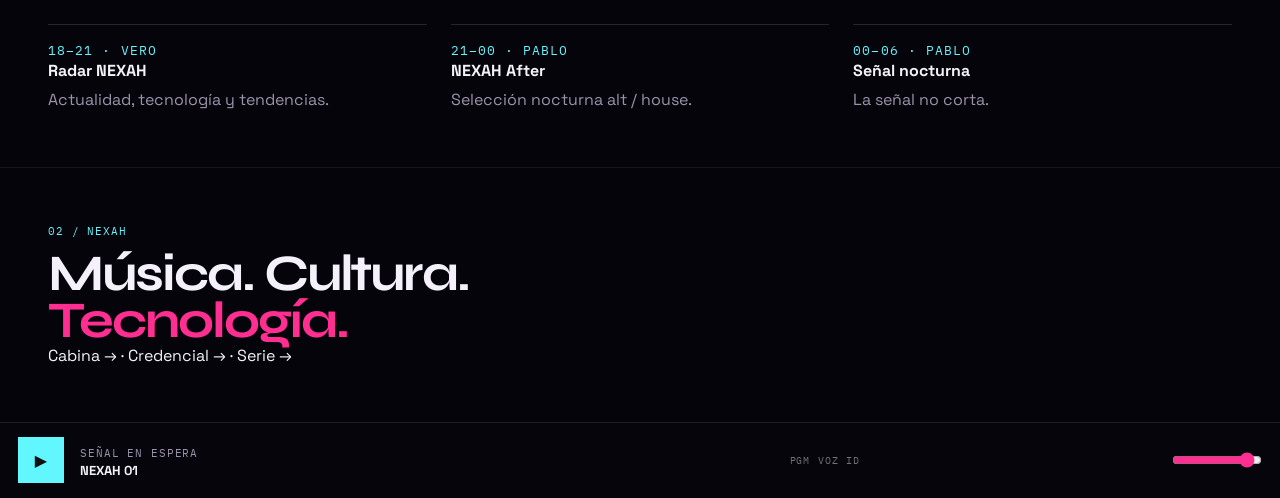
==== commit 36c3d9d6: "Use official Linar mark in the partner rail." ====
--- a/index.html
+++ b/index.html
@@ -20,11 +20,7 @@
   </div>
   <header class="top">
     <a class="brand" href="index.html"><span class="nx">NX</span><span><b>NEXAH</b><small>RADIO</small></span></a>
-    <div class="onair" id="onair" aria-live="polite">
-      <i></i>
-      <b>ON AIR</b>
-      <em class="mono" id="onairState">STANDBY</em>
-    </div>
+    <div class="onair" id="onair" aria-live="polite"><i></i><b>ON AIR</b><em class="mono" id="onairState">STANDBY</em></div>
     <div class="lang" role="group" aria-label="Idioma">
       <button type="button" data-lang="es" class="on">ES</button>
       <button type="button" data-lang="en">EN</button>
@@ -70,8 +66,8 @@
         <img src="https://yt3.googleusercontent.com/w_a7dzGN5xYbnWiWM8Hj_gJDx68Oix55kV4p_fQlZkuQ8kW8DRUyf0QO_R4zGV3UD0d8Aq65zw=s200-c-k-c0x00ffffff-no-rj" alt="NEXAH" />
         <small class="mono">NEXAH</small>
       </a>
-      <a class="adslot plate" href="#partners">
-        <img src="media/partners/linar-original.png" alt="Linar Ferretería" />
+      <a class="adslot linar" href="#partners">
+        <img src="media/partners/linar.svg" alt="Grupo Linar Ferretería" />
         <small class="mono">Linar</small>
       </a>
     </aside>
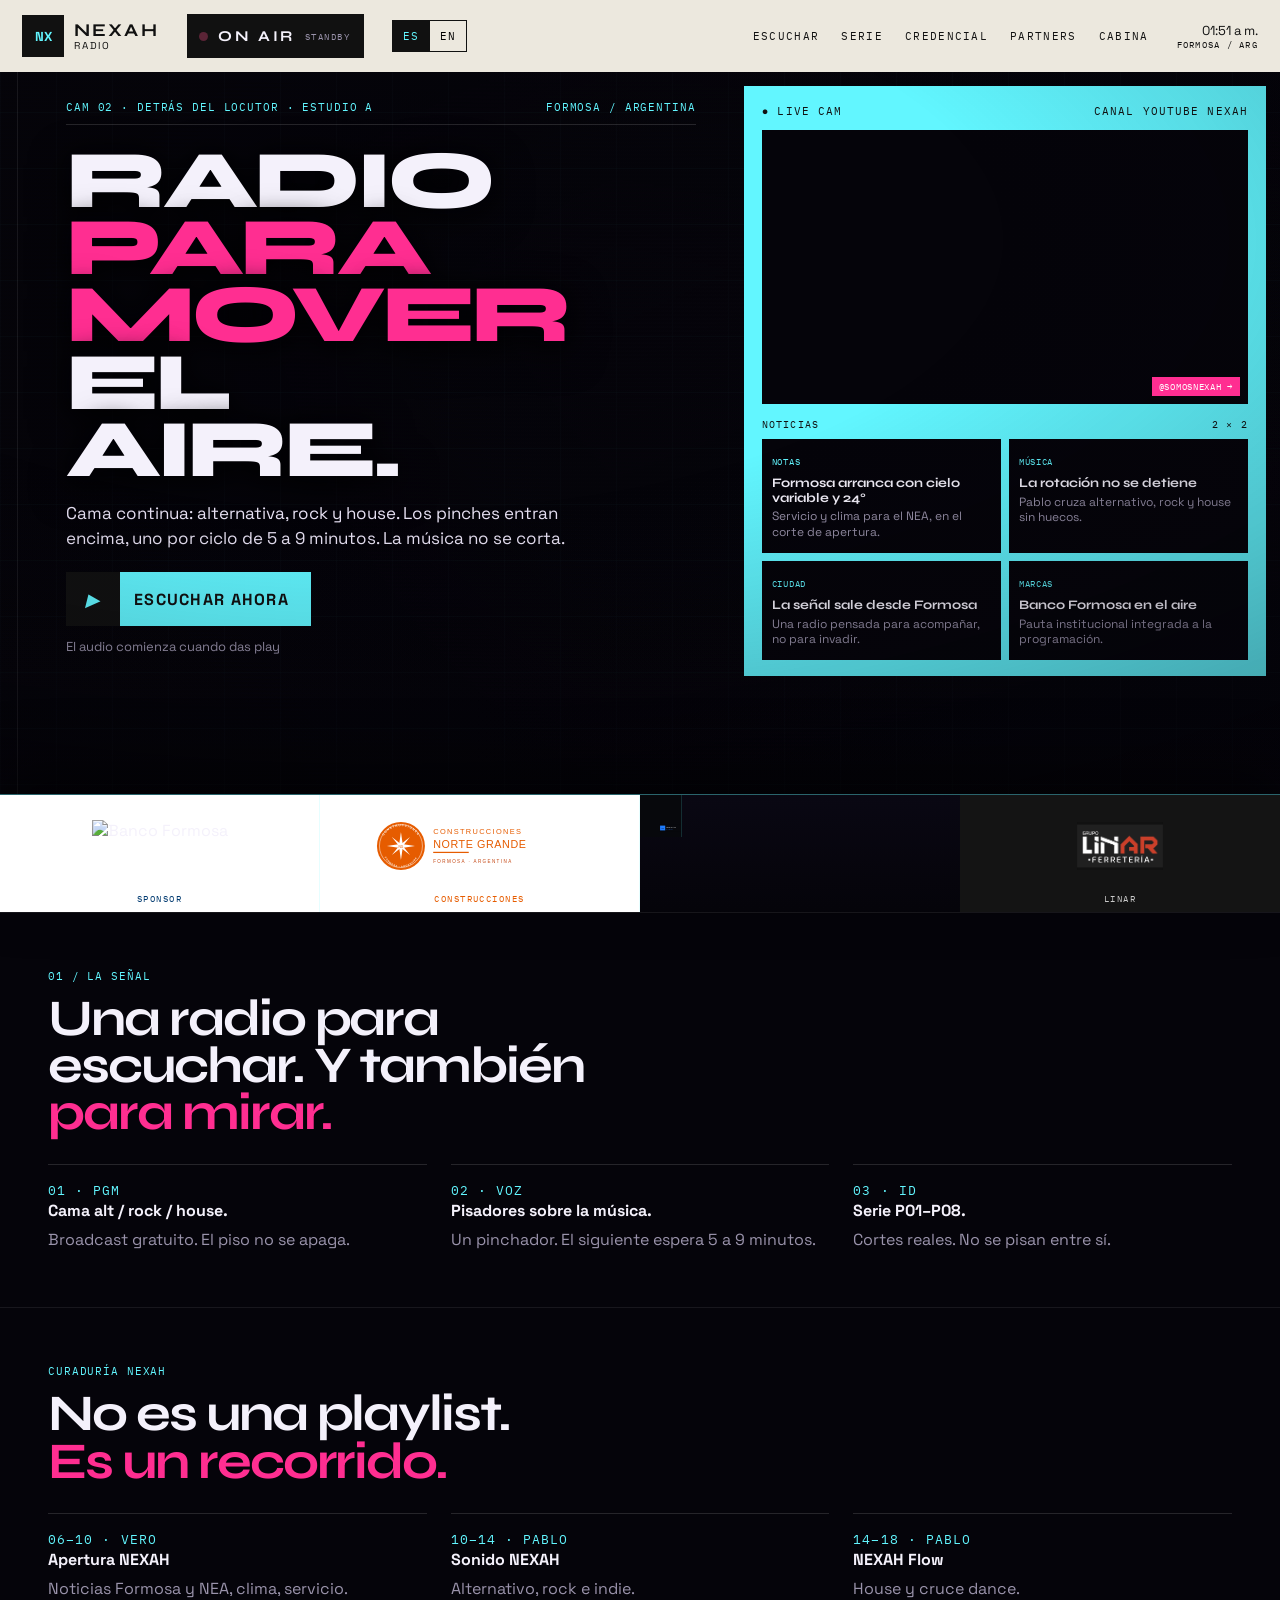
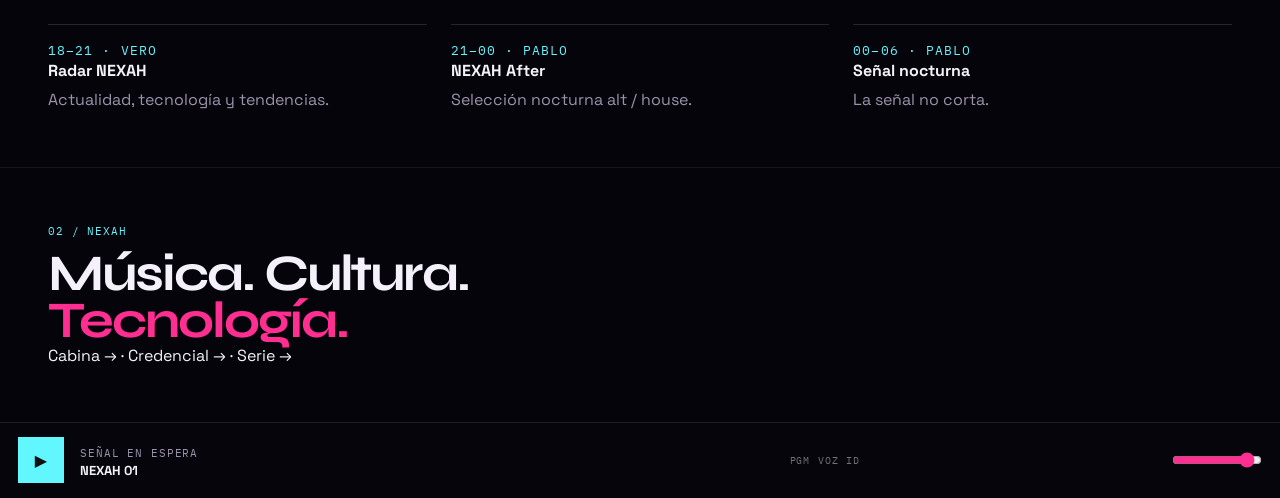
==== commit 6030fe37: "Partners: Construcciones naranja/blanco, Linar oficial, overlay scanline, pisadores TTS" ====
--- a/index.html
+++ b/index.html
@@ -17,6 +17,8 @@
       <source src="https://assets.mixkit.co/videos/52189/52189-720.mp4" type="video/mp4" />
     </video>
     <div class="livewash"></div>
+    <div class="livegrid"></div>
+    <div class="livelines"></div>
   </div>
   <header class="top">
     <a class="brand" href="index.html"><span class="nx">NX</span><span><b>NEXAH</b><small>RADIO</small></span></a>
@@ -58,12 +60,12 @@
         <img src="https://www.bancoformosa.com.ar/assets/images/layout/logo.svg" alt="Banco Formosa" />
         <small class="mono">Sponsor</small>
       </a>
-      <a class="adslot plate" href="#partners">
-        <img src="media/partners/norte-grande.png" alt="Norte Grande" />
-        <small class="mono">Norte Grande</small>
+      <a class="adslot plate ngc" href="#partners">
+        <img src="media/partners/norte-grande.svg" alt="Norte Grande Construcciones" />
+        <small class="mono">Construcciones</small>
       </a>
-      <a class="adslot" href="https://www.youtube.com/@somosnexah" target="_blank" rel="noopener">
-        <img src="https://yt3.googleusercontent.com/w_a7dzGN5xYbnWiWM8Hj_gJDx68Oix55kV4p_fQlZkuQ8kW8DRUyf0QO_R4zGV3UD0d8Aq65zw=s200-c-k-c0x00ffffff-no-rj" alt="NEXAH" />
+      <a class="adslot nx" href="https://www.youtube.com/@somosnexah" target="_blank" rel="noopener">
+        <img src="media/partners/nexah.svg" alt="NEXAH" />
         <small class="mono">NEXAH</small>
       </a>
       <a class="adslot linar" href="#partners">
--- a/css/site.css
+++ b/css/site.css
@@ -97,10 +97,11 @@
   z-index: 8;
   display: grid;
   grid-template-columns: repeat(4, minmax(0, 1fr));
-  height: 108px;
+  height: 118px;
   border-top: 1px solid #62f6ff66;
-  background: #05040af2;
-  backdrop-filter: blur(12px);
+  background: linear-gradient(180deg, #0a0814f0, #05040af8);
+  backdrop-filter: blur(16px);
+  box-shadow: 0 -24px 60px #0008;
 }
 .adslot {
   display: grid;
@@ -108,14 +109,32 @@
   align-items: center;
   justify-items: center;
   gap: 6px;
-  padding: 12px 16px 10px;
-  border-right: 1px solid #62f6ff33;
+  padding: 10px 18px 8px;
+  border-right: 1px solid #62f6ff28;
+  position: relative;
+  overflow: hidden;
+  transition: background .25s ease, transform .25s ease;
 }
 .adslot:last-child { border-right: 0; }
-.adslot img { height: 40px; width: auto; max-width: 86%; object-fit: contain; }
+.adslot:hover { transform: translateY(-2px); }
+.adslot:after {
+  content: "";
+  position: absolute; inset: 0;
+  background: linear-gradient(110deg, transparent 20%, #ffffff22 48%, transparent 70%);
+  transform: translateX(-140%);
+  pointer-events: none;
+}
+.adslot:hover:after { animation: sheen .9s ease; }
+@keyframes sheen { to { transform: translateX(140%); } }
+.adslot img { height: 52px; width: auto; max-width: 92%; object-fit: contain; }
 .adslot small { color: #9a93ab; font-size: 9px; letter-spacing: .16em; }
 .adslot.plate { background: #fff; }
 .adslot.plate small { color: #003a70; }
+.adslot.ngc { background: #fff; }
+.adslot.ngc img { height: 58px; max-width: 96%; }
+.adslot.ngc small { color: #E65C00; }
+.adslot.nx { background: #07080c; }
+.adslot.nx img { height: 46px; }
 .sec { padding: 56px 48px; border-top: 1px solid #ffffff14; }
 .k { color: var(--neon); font-size: 11px; margin-bottom: 12px; }
 .sec h3 { font-family: "Syne", sans-serif; font-size: clamp(28px, 4vw, 52px); line-height: .92; letter-spacing: -.04em; max-width: 16ch; }
@@ -156,16 +175,45 @@
 .livebed video {
   width: 100%; height: 100%; object-fit: cover;
   object-position: 28% 40%;
-  filter: saturate(.95) contrast(1.08) brightness(.88);
-  transform: scale(1.06);
+  filter: saturate(.7) contrast(1.12) brightness(.62);
+  transform: scale(1.08);
 }
 .livewash {
   position: absolute; inset: 0;
   background:
-    linear-gradient(90deg, #05040adc 0%, #05040a88 26%, #05040a22 52%, #05040a66 100%),
-    linear-gradient(180deg, #05040a55 0%, transparent 28%, #05040ab8 100%);
+    linear-gradient(90deg, #05040ae8 0%, #05040ab8 22%, #05040a55 48%, #05040a99 100%),
+    linear-gradient(180deg, #05040acc 0%, #05040a33 30%, #05040ad0 100%);
+}
+.livegrid {
+  position: absolute; inset: 0;
+  background-image:
+    linear-gradient(rgba(98,246,255,.07) 1px, transparent 1px),
+    linear-gradient(90deg, rgba(98,246,255,.045) 1px, transparent 1px);
+  background-size: 56px 56px;
+  mix-blend-mode: screen;
+  opacity: .28;
+}
+.livelines {
+  position: absolute; inset: 0;
+  background: repeating-linear-gradient(
+    to bottom,
+    rgba(5,4,10,0) 0 2px,
+    rgba(5,4,10,.28) 3px 4px
+  );
+  opacity: .55;
+  mix-blend-mode: multiply;
+  pointer-events: none;
 }
 .top, .airframe, .sec, .dock { position: relative; z-index: 2; }
 .shell { background: transparent; }
-.hero h1 { text-shadow: 0 10px 40px #000a; }
+.hero h1 { text-shadow: 0 10px 40px #000c, 0 0 24px #05040a; }
 .lead { color: #e8e2f4; }
+.airframe:after {
+  content: "";
+  pointer-events: none;
+  position: absolute; inset: 0;
+  background: radial-gradient(120% 80% at 30% 20%, transparent 40%, #05040a66 100%);
+}
+.layers i.on { opacity: 1; color: #62f6ff; text-shadow: 0 0 12px #62f6ff; }
+body.layer-voz .livelines { opacity: .75; }
+body.on-drop .adrail { border-top-color: #ff2e91aa; box-shadow: 0 -18px 40px #ff2e9122; }
--- a/css/air.css
+++ b/css/air.css
@@ -66,6 +66,9 @@
 .wiregrid small { color: #62f6ff; font-size: 9px; }
 .wiregrid h4 { font-family: "Syne", sans-serif; font-size: 13px; line-height: 1.15; margin: 6px 0 4px; }
 .wiregrid p { color: #9a93ab; font-size: 12px; line-height: 1.3; }
+.adslot.linar { background: #141414; }
+.adslot.linar img { height: 48px; max-width: 92%; }
+.adslot.linar small { color: #c9c9c9; }
 @media (max-width: 720px) {
   .onair em { display: none; }
   .lang { margin-left: auto; }
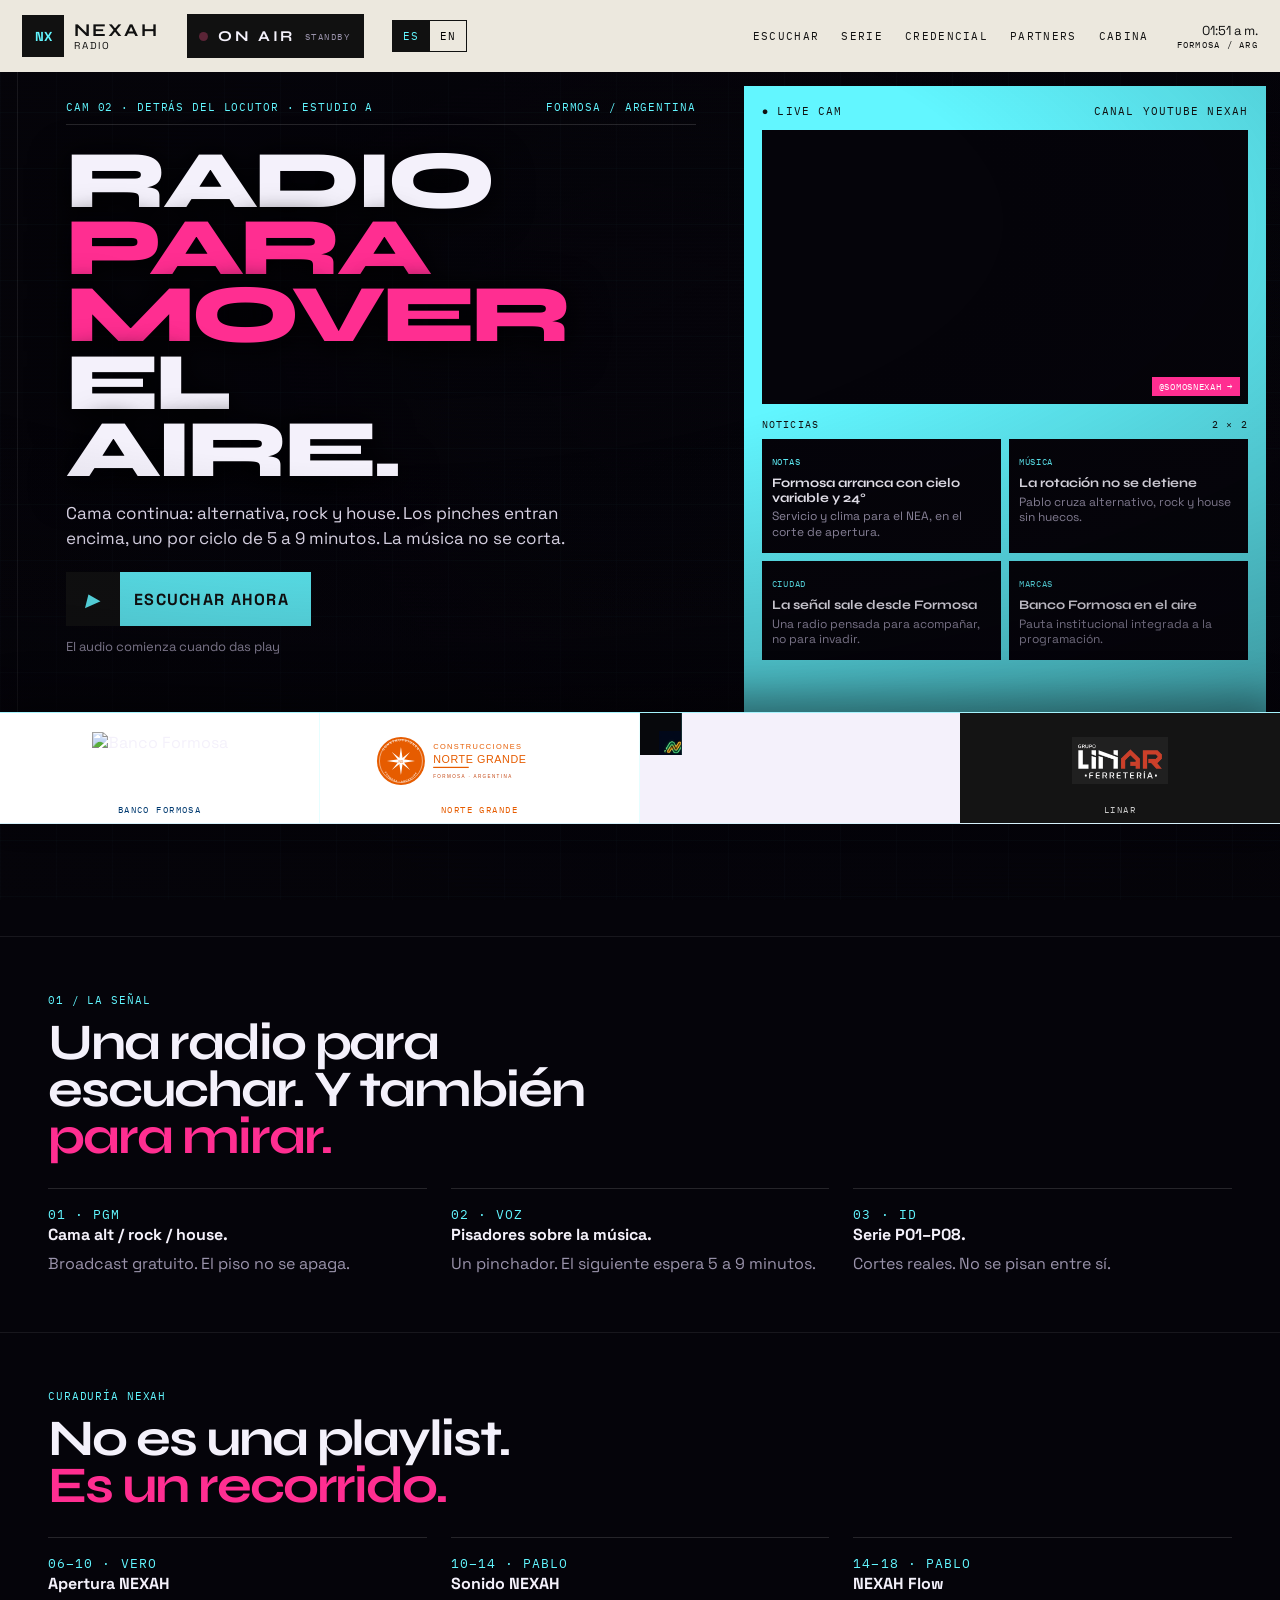
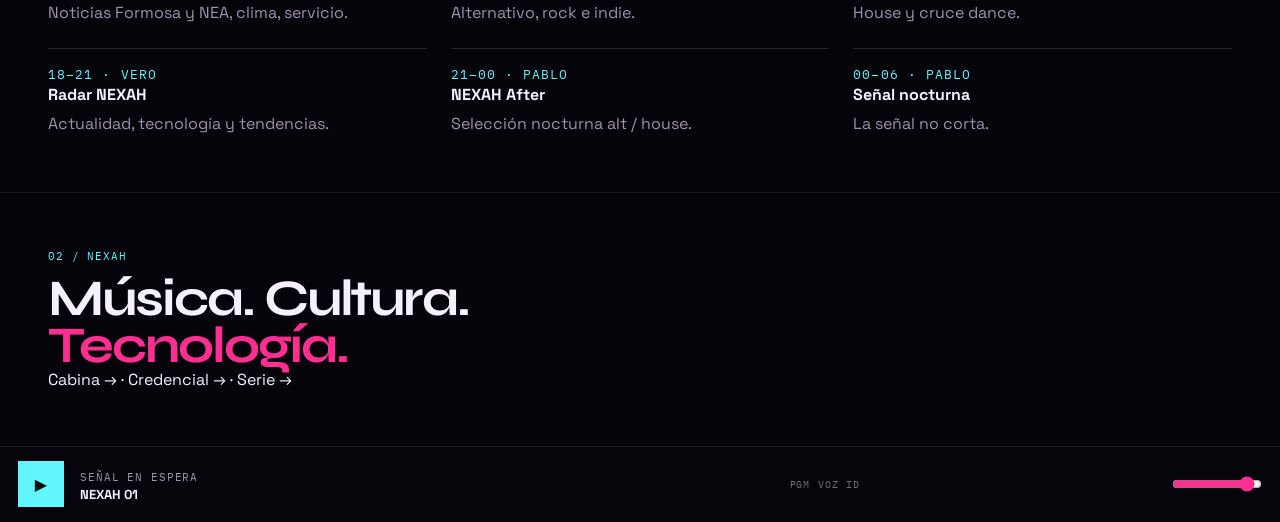
==== commit ce65eee5: "Partners rail visible above dock" ====
--- a/index.html
+++ b/index.html
@@ -55,25 +55,25 @@
         </div>
       </aside>
     </div>
-    <aside class="adrail" id="partners">
-      <a class="adslot plate" href="https://www.bancoformosa.com.ar/" target="_blank" rel="noopener">
-        <img src="https://www.bancoformosa.com.ar/assets/images/layout/logo.svg" alt="Banco Formosa" />
-        <small class="mono">Sponsor</small>
-      </a>
-      <a class="adslot plate ngc" href="#partners">
-        <img src="media/partners/norte-grande.svg" alt="Norte Grande Construcciones" />
-        <small class="mono">Construcciones</small>
-      </a>
-      <a class="adslot nx" href="https://www.youtube.com/@somosnexah" target="_blank" rel="noopener">
-        <img src="media/partners/nexah.svg" alt="NEXAH" />
-        <small class="mono">NEXAH</small>
-      </a>
-      <a class="adslot linar" href="#partners">
-        <img src="media/partners/linar.svg" alt="Grupo Linar Ferretería" />
-        <small class="mono">Linar</small>
-      </a>
-    </aside>
   </div>
+  <aside class="adrail" id="partners">
+    <a class="adslot plate" href="https://www.bancoformosa.com.ar/" target="_blank" rel="noopener">
+      <img src="https://www.bancoformosa.com.ar/assets/images/layout/logo.svg" alt="Banco Formosa" />
+      <small class="mono">Banco Formosa</small>
+    </a>
+    <a class="adslot plate ngc" href="#partners">
+      <img src="media/partners/norte-grande.svg" alt="Norte Grande Construcciones" />
+      <small class="mono">Norte Grande</small>
+    </a>
+    <a class="adslot nx" href="https://www.youtube.com/@somosnexah" target="_blank" rel="noopener">
+      <img src="media/partners/nexah.jpg" alt="NEXAH" />
+      <small class="mono">NEXAH</small>
+    </a>
+    <a class="adslot linar" href="#partners">
+      <img src="media/partners/linar.png" alt="Grupo Linar Ferretería" />
+      <small class="mono">Linar</small>
+    </a>
+  </aside>
   <section class="sec" id="visual">
     <p class="k mono">01 / <span data-i18n="s1.k">La señal</span></p>
     <h3 data-i18n-html="s1.h">Una radio para escuchar. Y también <em>para mirar.</em></h3>
--- a/css/site.css
+++ b/css/site.css
@@ -46,7 +46,7 @@
   display: grid;
   grid-template-columns: 18px 1.15fr .85fr;
   min-height: 0;
-  padding-bottom: 118px;
+  padding-bottom: 12px;
 }
 .gutter { border-right: 1px solid #ffffff14; }
 .hero { padding: 28px 48px 20px; }
@@ -73,7 +73,7 @@
 }
 .note { margin-top: 12px; color: var(--mut); font-size: 13px; }
 .cyan {
-  background: var(--neon); color: #111; padding: 18px 18px 16px; margin: 14px 14px 118px 0;
+  background: var(--neon); color: #111; padding: 18px 18px 16px; margin: 14px 14px 14px 0;
   display: flex; flex-direction: column; min-height: 0;
 }
 .cyan-top { display: flex; justify-content: space-between; font-size: 11px; letter-spacing: .1em; }
@@ -92,16 +92,16 @@
 }
 .cyan .sub { font-size: 11px; letter-spacing: .14em; margin: 8px 0 0; }
 .adrail {
-  position: absolute;
-  left: 0; right: 0; bottom: 0;
-  z-index: 8;
+  position: sticky;
+  bottom: 76px;
+  z-index: 45;
   display: grid;
   grid-template-columns: repeat(4, minmax(0, 1fr));
-  height: 118px;
-  border-top: 1px solid #62f6ff66;
-  background: linear-gradient(180deg, #0a0814f0, #05040af8);
-  backdrop-filter: blur(16px);
-  box-shadow: 0 -24px 60px #0008;
+  height: 112px;
+  border-top: 1px solid #62f6ff88;
+  border-bottom: 1px solid #62f6ff33;
+  background: #f4f1fb;
+  box-shadow: 0 -16px 40px #0006;
 }
 .adslot {
   display: grid;
@@ -126,9 +126,11 @@
 }
 .adslot:hover:after { animation: sheen .9s ease; }
 @keyframes sheen { to { transform: translateX(140%); } }
-.adslot img { height: 52px; width: auto; max-width: 92%; object-fit: contain; }
+.adslot img { height: 58px; width: auto; max-width: 94%; object-fit: contain; }
 .adslot small { color: #9a93ab; font-size: 9px; letter-spacing: .16em; }
 .adslot.plate { background: #fff; }
+.adrail .adslot { background: #fff; }
+.adrail .adslot small { color: #333; }
 .adslot.plate small { color: #003a70; }
 .adslot.ngc { background: #fff; }
 .adslot.ngc img { height: 58px; max-width: 96%; }
@@ -167,7 +169,7 @@
   .top nav { display: none; }
   h1 { font-size: 58px; }
   #vu { width: 90px; }
-  .adrail { position: relative; height: auto; grid-template-columns: 1fr 1fr; }
+  .adrail { position: sticky; bottom: 76px; height: auto; grid-template-columns: 1fr 1fr; }
   .adslot { min-height: 88px; border-bottom: 1px solid #62f6ff33; }
   .airframe { min-height: auto; }
 }
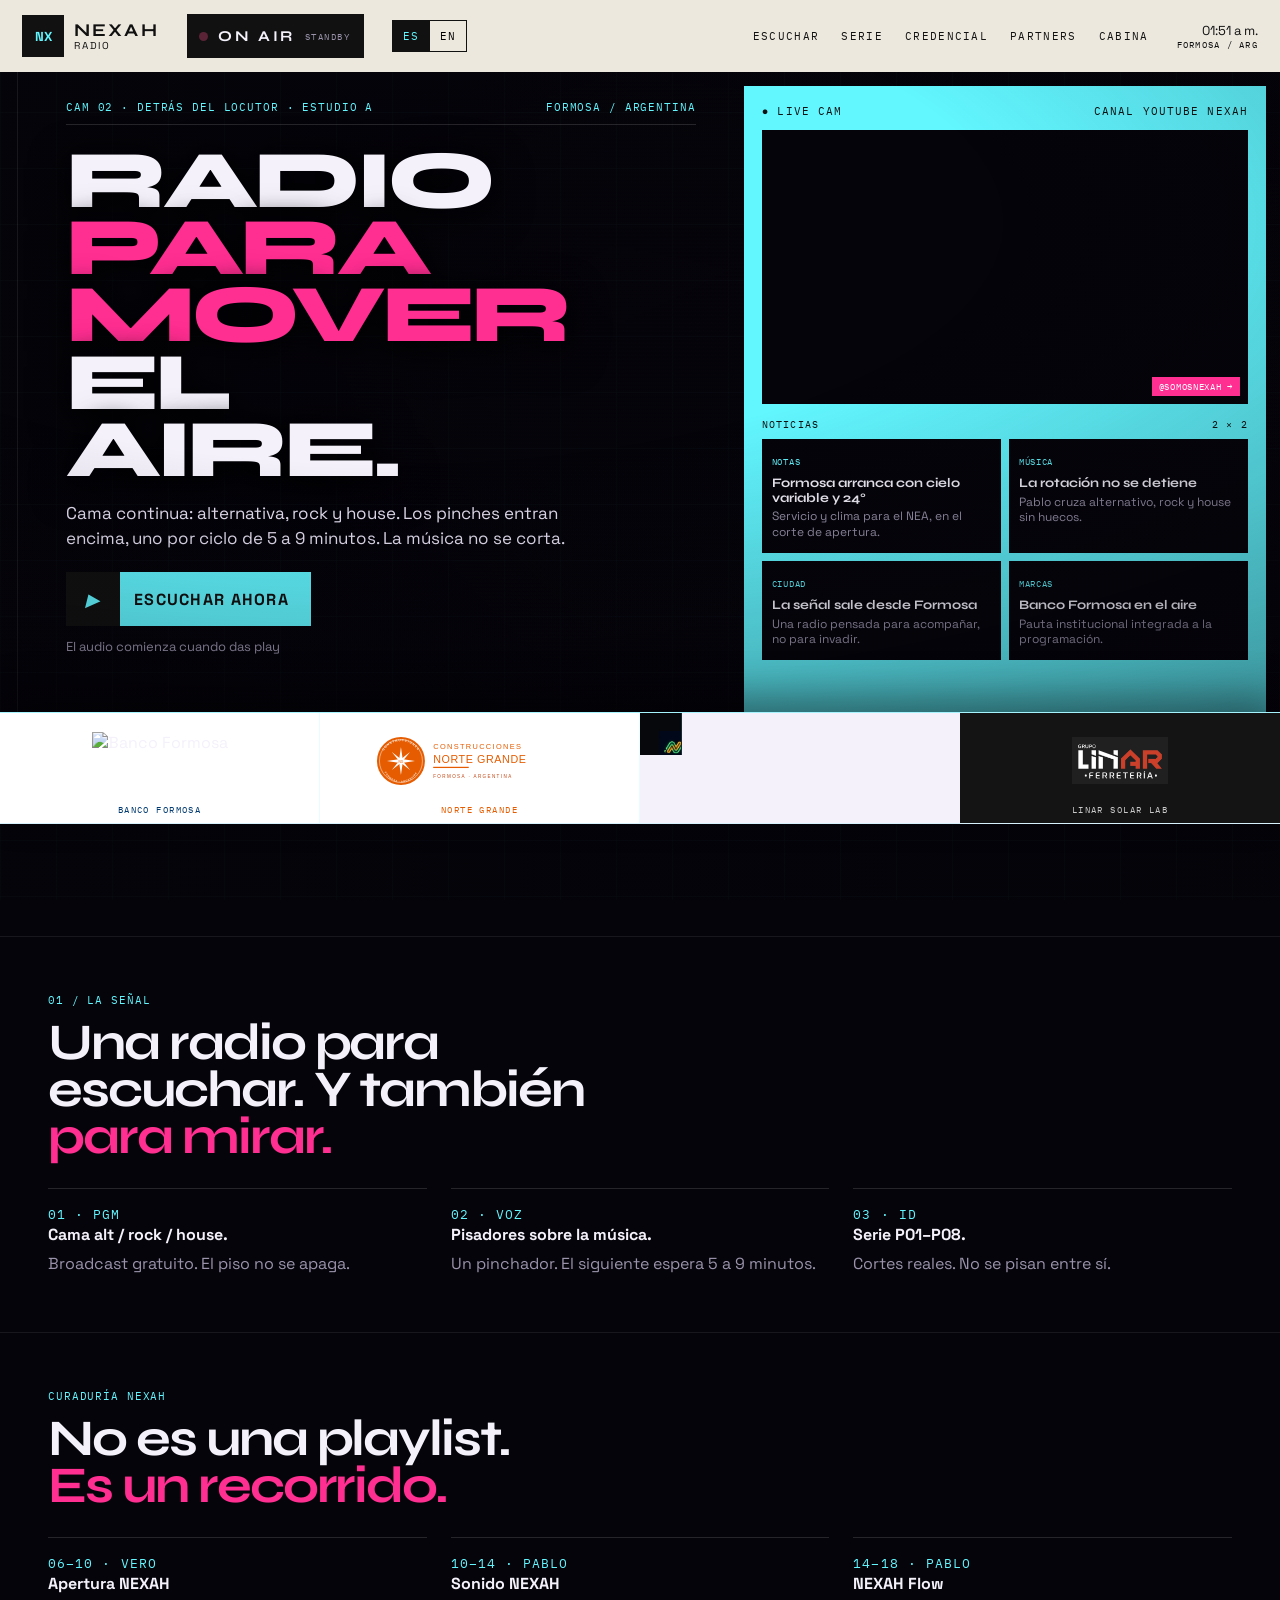
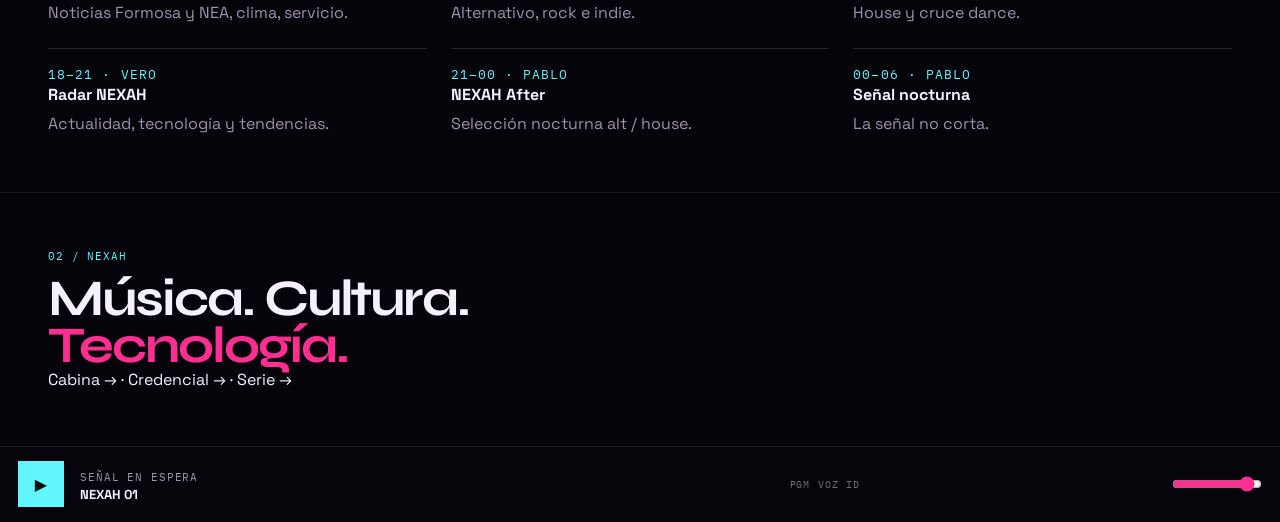
==== commit a97abb17: "NEXAH: Linar partner apunta a Solar Lab" ====
--- a/index.html
+++ b/index.html
@@ -69,9 +69,9 @@
       <img src="media/partners/nexah.jpg" alt="NEXAH" />
       <small class="mono">NEXAH</small>
     </a>
-    <a class="adslot linar" href="#partners">
-      <img src="media/partners/linar.png" alt="Grupo Linar Ferretería" />
-      <small class="mono">Linar</small>
+    <a class="adslot linar" href="linar/" target="_blank" rel="noopener">
+      <img src="media/partners/linar.png" alt="Grupo Linar SAS" />
+      <small class="mono">Linar Solar Lab</small>
     </a>
   </aside>
   <section class="sec" id="visual">
